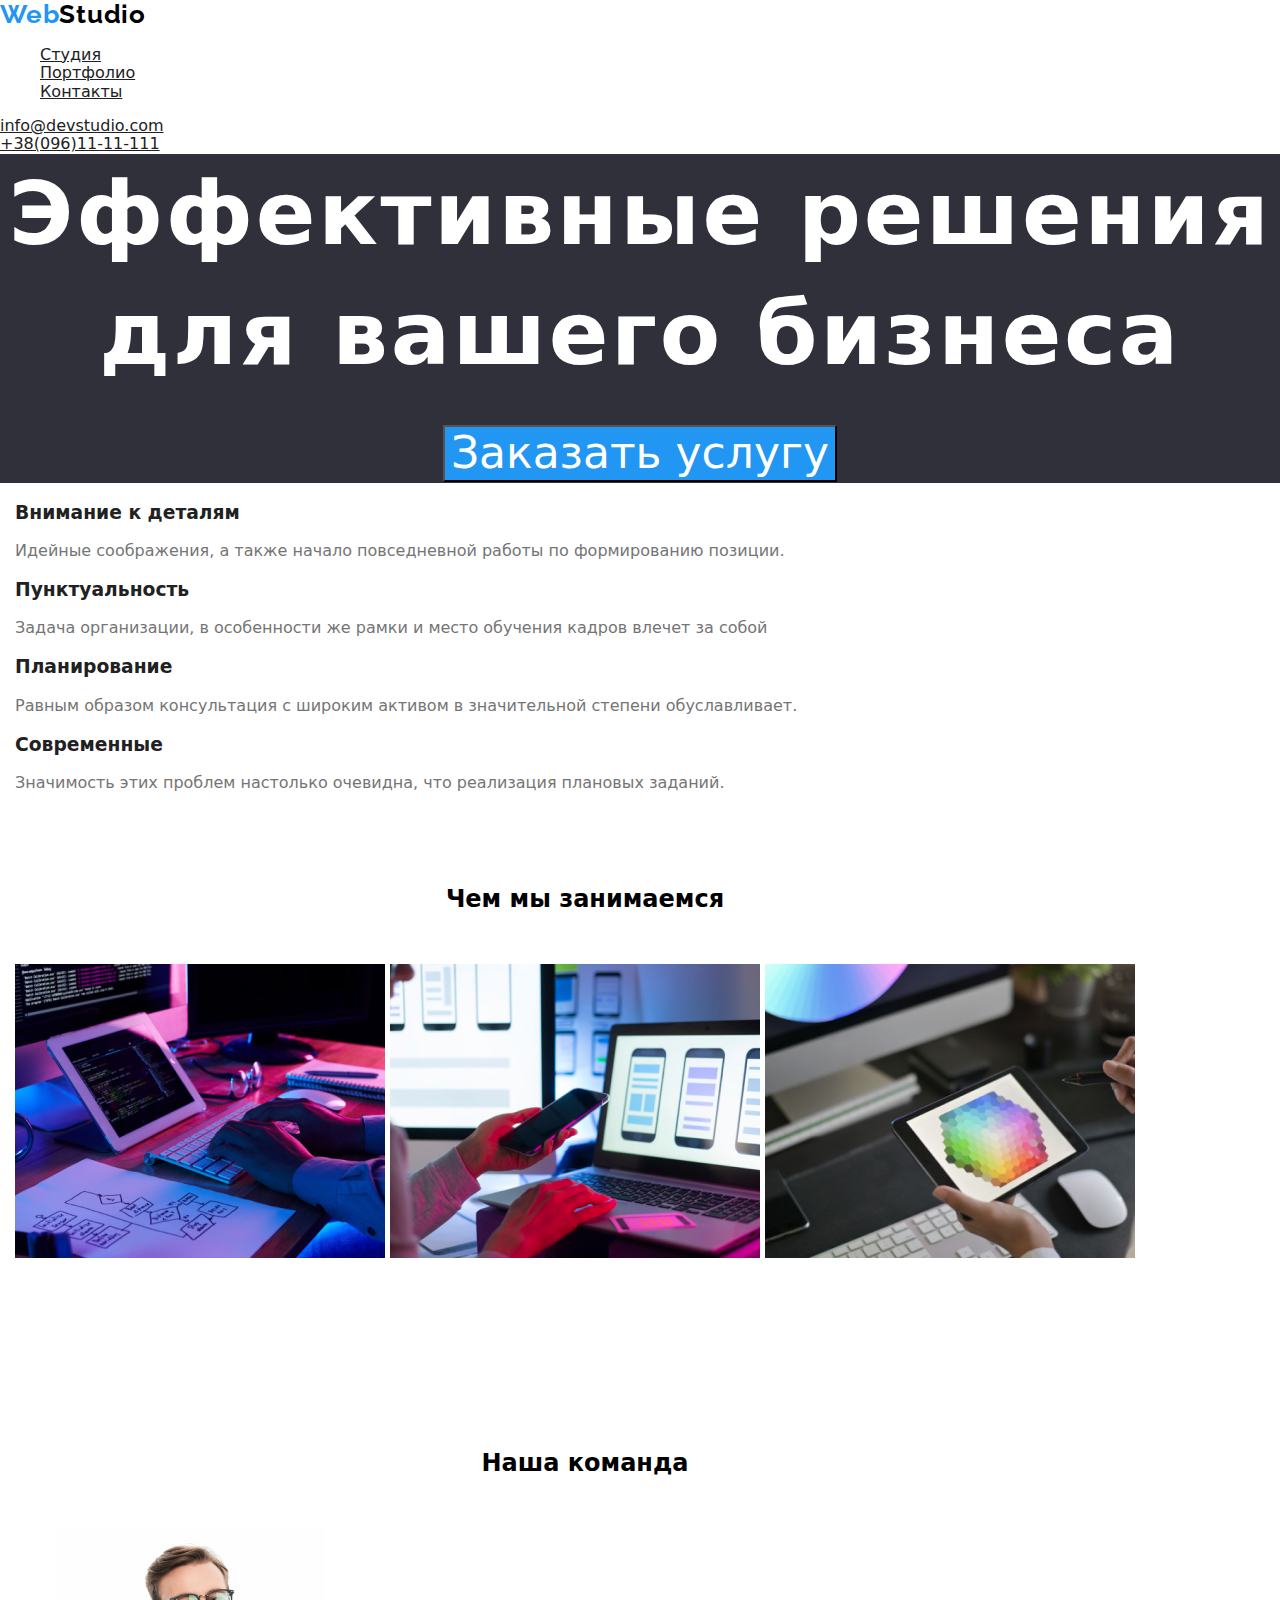
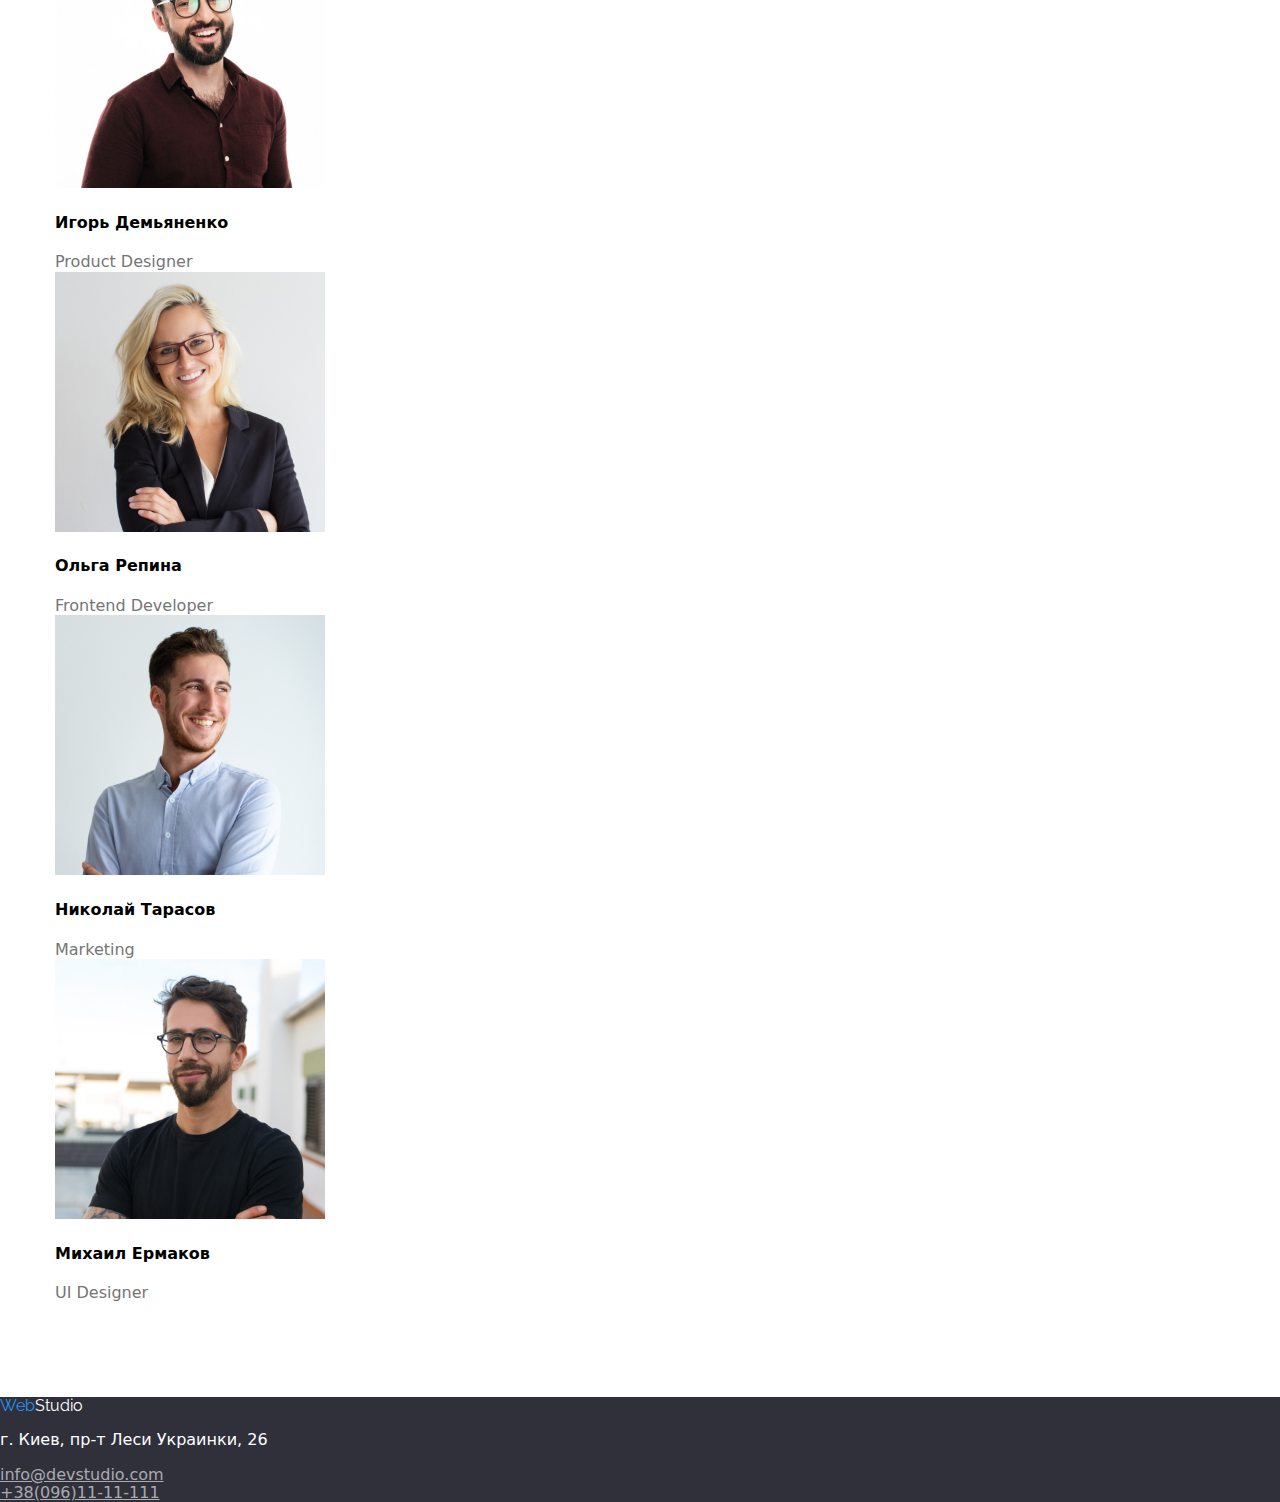
==== index.html @ 121c181a "блочная модель макета" ====
<!DOCTYPE html>
<html lang="ru">
<head>
    <meta charset="UTF-8">
    <meta name="viewport" content="width=WebStudio, initial-scale=1.0">
    <title>Document</title>
    <link href="https://fonts.googleapis.com/css2?family=Raleway&family=Roboto&display=swap" rel="stylesheet">
    <link rel="stylesheet" href="./css/style.css"/>
    <link rel="stylesheet" href="./normalize.css"/>
</head>
<body >
    <header>
    
        <a href=""class="logo"><span class="logo-header">Web</span>Studio</a>

    <nav>   
        <ul class="list">
          <li><a href=""class="meny-nav">Студия</a></li>
          <li><a href="./portfolio.html"class="meny-nav">Портфолио</a></li>
          <li><a href=""class="meny-nav">Контакты</a></li>
        </ul>
    </nav>
        <address class="list"> 
            <a href="mailto:info@devstudio.com" class="meny-nav">info@devstudio.com</a><br>
            <a href="+38-096-111-11-11" class="meny-nav">+38(096)11-11-111</a>
        </address>

    </header>
    
    <div>
        <section class="site-header">
            <h1 class="heading">Эффективные решения для вашего бизнеса</h1>
            <button type="button" class="button">Заказать услугу</button>
        </section>
    </div>
    
    <main>
<!-- особенности команды -->
<div class="conteiner">


<section class="features">
    <h3>Внимание к деталям</h3>
    <p>Идейные соображения, а также начало повседневной работы по формированию позиции.</p>

    <h3>Пунктуальность</h3>
    <p>Задача организации, в особенности же рамки и место обучения кадров влечет за собой</p>

    <h3>Планирование</h3>
    <p>Равным образом консультация с широким активом в значительной степени обуславливает.</p>

    <h3>Современные</h3>
    <p>Значимость этих проблем настолько очевидна, что реализация плановых заданий.</p>
</section>
<!--What are we doing-->
<section class="features">
    <h2 class="heading">Чем мы занимаемся</h2>
    <img src="./image/img1.png" alt="программист работает за столом в офисе">
    <img src="./image/img2.png" alt="дизайнеры разрабатывают приложения для смартфонов">
    <img src="./image/img3.png" alt="художник веб-дизайна с рабочим графическим планшетом для выбора цвета">
</section>
<!--our team-->
<section class="section-team">
    <h2 class="heading">Наша команда</h2>
<ul class="team">
    <li>
        <img src="./image/Демьяненко.jpg" alt="igor demyanenko" height="260">
        <h4>Игорь Демьяненко</h4>
        <p>Product Designer</p>
    </li>

    <li>
        <img src="./image/Репина.jpg" alt="olga repina" height="260">
        <h4>Ольга Репина</h4>
        <p>Frontend Developer</p>

    </li>
    <li>
        <img src="./image/Тарасов.jpg" alt="nikolau tarasov" height="260">
        <h4>Николай Тарасов</h4>
        <p>Marketing</p>
    </li>
    <li>
        <img src="./image/Михаил.jpg" alt="mihail ermakov" height="260">
        <h4>Михаил Ермаков</h4>
        <p>UI Designer</p>

    </li>

</ul>
</section>
</div>
    </main>

<footer class="fotter">

    <a href=""class="logo-footer"><span class="fotter-logo">Web</span>Studio</a>
    
    <address class="list">
        <p class="fotter-adress">г. Киев, пр-т Леси Украинки, 26</p>
        <a href="mailto:info@devstudio.com" class="fotter-nav">info@devstudio.com</a><br>
        <a href="+38-096-111-11-11" class="fotter-nav">+38(096)11-11-111</a>
    </address>

</footer>
</body>
</html>
---- css/style.css ----
.body{
    font-family: 'Roboto', sans-serif;
}

*,
*::before,
*::after{
    box-sizing: inherit;
}
/* WebStudio */

.logo {
    color: #000000;
        text-decoration: none;
        font-family: 'Raleway', sans-serif;
        font-weight: bold;
        font-size: 26px;
        line-height: 1,2;
        letter-spacing: 0.03em;
    }
    .logo-header {
        color: #2196F3;
    }
    .logo-footer{
        color: #FFFFFF;
    }
.meny-nav{
    color: #212121;
}  
.meny-nav:hover,
.meny-nav:active,
.meny-nav:focus
{
    color: #2196F3;
}

.list{
    list-style: none;
}
/* Эффективные решения для вашего бизнеса */

.site-header{
    font-size: 44px;
    line-height: 1.36;
    text-align: center;
    letter-spacing: 0.06em;
    background: #2F303A;
    

}
.site-header h1{
    color: #FFFFFF;
    margin-top: 0px;
    margin-bottom: 30px;
}
.button{
    color: #FFFFFF;
    background: #2196F3;
    margin-bottom: 0px;
}
.conteiner{
    width: 1170px;
    padding-left: 15px;
    padding-right: 15px;
}

.heading{
    margin-top: 0px;
    margin-bottom: 50px;
    text-align: center;
}


/* Особенности команды */
.features{
    margin-bottom: 94px;
}
.features p {
    color: #757575;
}
.features h3 {
    color: #212121;;
}
/* Наша команда */

.section-team{
    padding-top: 94px;
    padding-bottom: 94px ;
    /*background-color: thistle ;*/
}
.section-team h2 {
    margin-bottom: 50px;
    margin-top: 0px;
}
.team{
    margin-top: 0px;
    margin-bottom: 0px;
}

.team p {
    color: #757575;
    margin:0px;
}

/* Подвал */
.fotter{
    background: #2F303A
}
.fotter-nav{
    color: rgba(255, 255, 255, 0.6);
}
.fotter-adress{
    color: #FFFFFF;
}

/* Потрфолио */
.logo-footer {
    color:  #FFFFFF;
    text-decoration: none;
    font-family: 'Raleway', sans-serif;
}
 .fotter-logo {
    color: #2196F3;
 }
 /* Потрфолио */
 .conteiner-portfolio{
    width: 1170px;
    padding-left: 15px;
    padding-right: 15px;
    margin-top: 94px;
    margin-bottom: 94px;


 }


 .button-filter button {
    color: #212121;
    background: #F5F4FA;
    margin: 0px;
 }
 .button-filter button:hover,
 .button-filter button:focus{
    color: #F5F4FA;
    background-color: #2196F3;


 }
 
 .portfolio h1{
    color: #212121;
 }
 .portfolio p{
    color: #757575;
 }
 li{
    list-style-type: none;
 }
 .list{
     font-style: normal;
 }
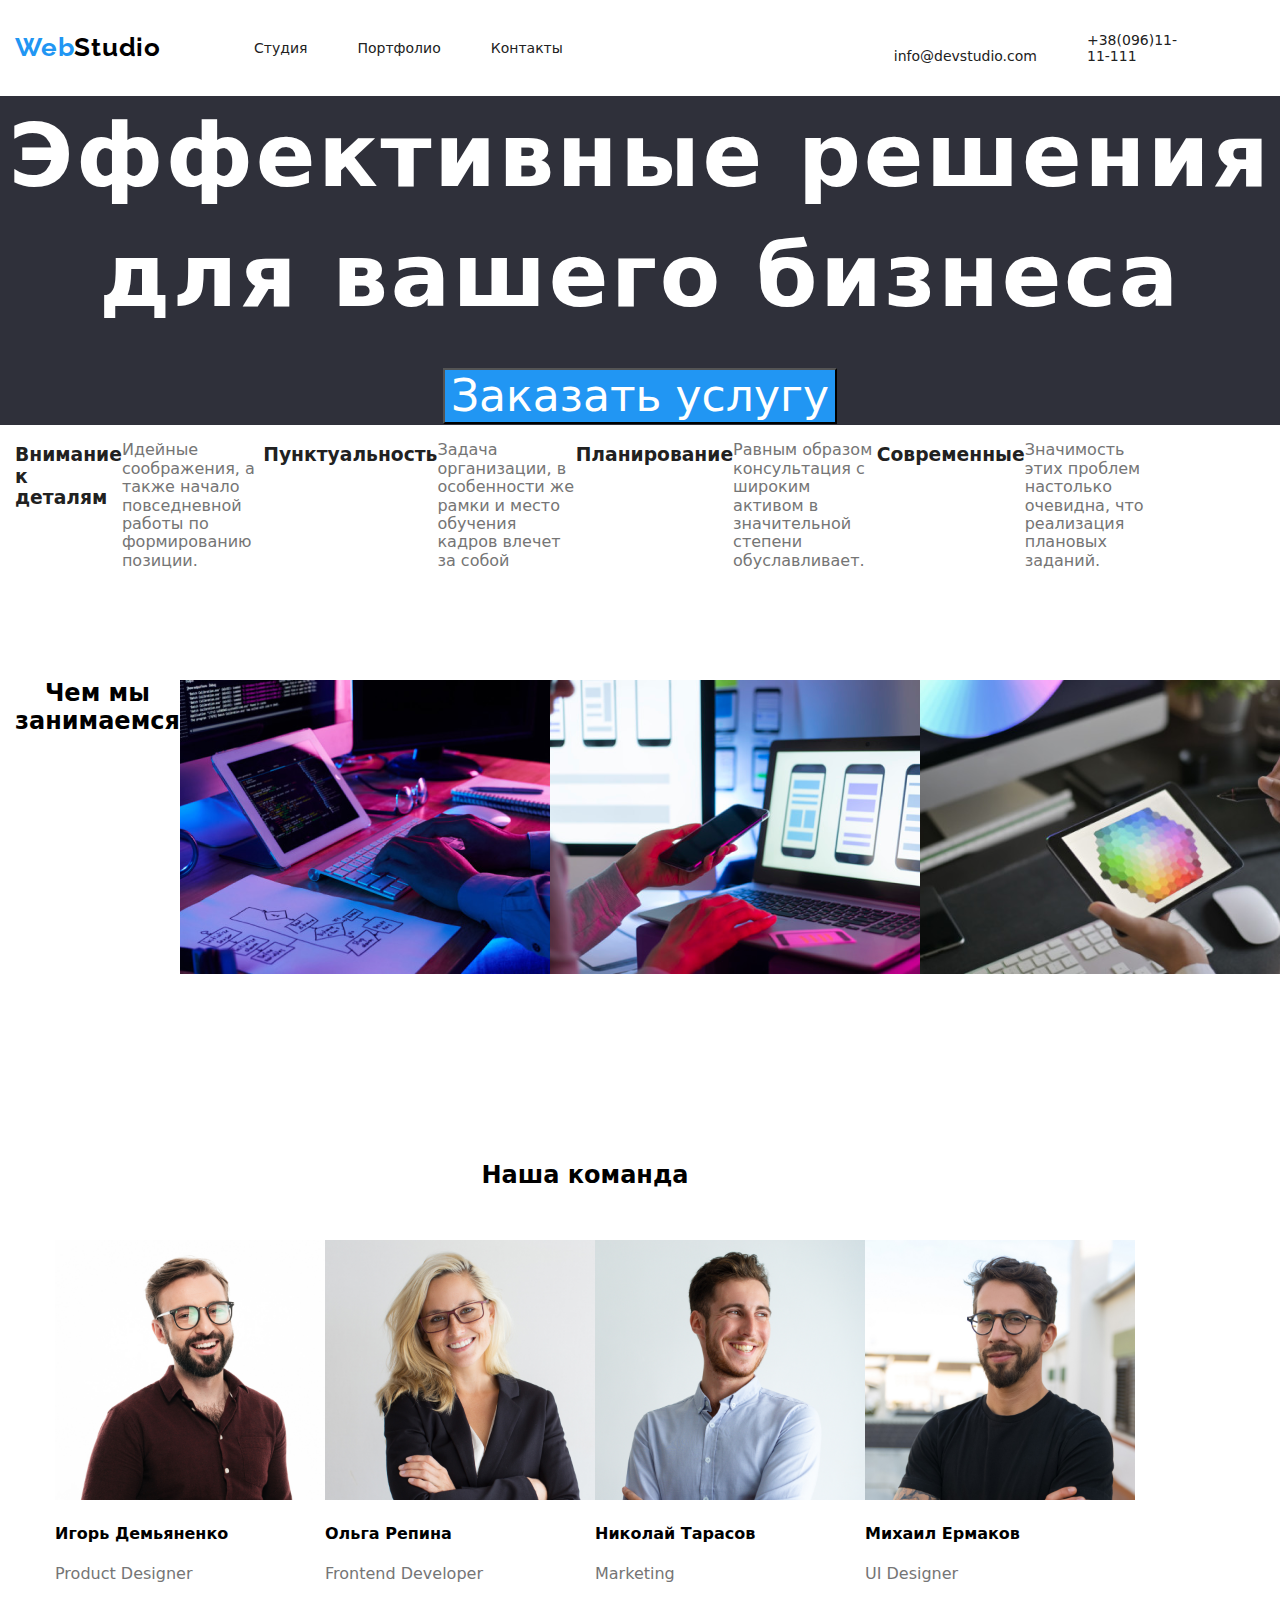
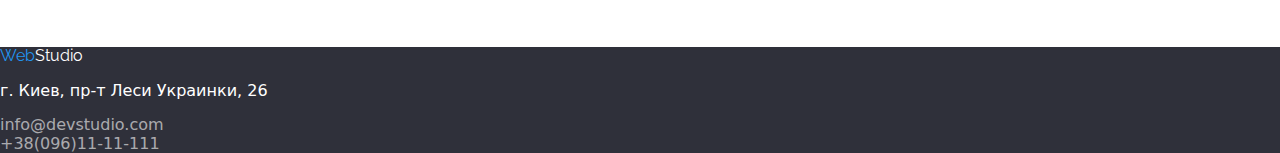
==== commit 634193f5: "flex верхняя строка" ====
--- a/index.html
+++ b/index.html
@@ -9,22 +9,23 @@
     <link rel="stylesheet" href="./normalize.css"/>
 </head>
 <body >
-    <header>
-    
+    <header class="page-header">
+    <div class="header-container">  
+    <nav class="navigation">   
         <a href=""class="logo"><span class="logo-header">Web</span>Studio</a>
-
-    <nav>   
-        <ul class="list">
-          <li><a href=""class="meny-nav">Студия</a></li>
-          <li><a href="./portfolio.html"class="meny-nav">Портфолио</a></li>
-          <li><a href=""class="meny-nav">Контакты</a></li>
+        <ul class="list-flax">
+          <li class="list-item"><a href=""class="meny-nav">Студия</a></li>
+          <li class="list-item"><a href="./portfolio.html"class="meny-nav">Портфолио</a></li>
+          <li class="list-item"><a href=""class="meny-nav">Контакты</a></li>
         </ul>
     </nav>
-        <address class="list"> 
-            <a href="mailto:info@devstudio.com" class="meny-nav">info@devstudio.com</a><br>
-            <a href="+38-096-111-11-11" class="meny-nav">+38(096)11-11-111</a>
+    <nav class="navigation-adres">
+        <address class="adress-flax"> 
+            <a href ="mailto:info@devstudio.com"class="meny-nav mail">info@devstudio.com</a><br>
+            <a href="+38-096-111-11-11"class="meny-nav tell">+38(096)11-11-111</a>
         </address>
-
+    </nav>
+    </div>
     </header>
     
     <div>
--- a/css/style.css
+++ b/css/style.css
@@ -7,6 +7,9 @@
 *::after{
     box-sizing: inherit;
 }
+a { 
+    text-decoration: none; /* Убираем подчеркивание у ссылок */
+   }
 /* WebStudio */
 
 .logo {
@@ -17,16 +20,29 @@
         font-size: 26px;
         line-height: 1,2;
         letter-spacing: 0.03em;
+        margin-right: 93px;
     }
-    .logo-header {
+.logo-header {
         color: #2196F3;
     }
-    .logo-footer{
+.logo-footer{
         color: #FFFFFF;
     }
-.meny-nav{
-    color: #212121;
-}  
+
+.header-container{
+    width: 1170px;
+    padding-left: 15px;
+    padding-right: 15px;
+}
+.meny-nav {
+    display: block;
+    margin-top: 32px;
+    margin-bottom: 32px;
+    font-size: 14px;
+    color: #212121; 
+}
+
+
 .meny-nav:hover,
 .meny-nav:active,
 .meny-nav:focus
@@ -37,6 +53,40 @@
 .list{
     list-style: none;
 }
+
+.list-flax {
+    display: flex;
+    padding: 0px;
+    margin: 0px;
+}
+
+.list-item:not(:last-child){
+    margin-right: 50px;
+}
+
+.adress-flax {
+    display: flex;
+    font-style:normal;
+    margin-left: auto;
+    align-items: flex-end;
+} 
+
+.adress-flax .mail{
+    margin-left: 331px;
+    margin-right: 50px;
+}
+
+.header-container{
+    display: flex;
+}
+
+.navigation{
+    display: flex;
+    align-items: center;
+    
+}
+
+
 /* Эффективные решения для вашего бизнеса */
 
 .site-header{
@@ -63,7 +113,11 @@
     padding-left: 15px;
     padding-right: 15px;
 }
-
+.conteiner-portfolio{
+    width: 1170px;
+    padding-left: 15px;
+    padding-right: 15px;
+}
 .heading{
     margin-top: 0px;
     margin-bottom: 50px;
@@ -72,8 +126,10 @@
 
 
 /* Особенности команды */
+
 .features{
     margin-bottom: 94px;
+    display: flex;
 }
 .features p {
     color: #757575;
@@ -129,15 +185,31 @@
     padding-right: 15px;
     margin-top: 94px;
     margin-bottom: 94px;
-
-
- }
-
-
+}
+
+.team{
+    display: flex;
+    flex-wrap: wrap;
+    margin-right: -30px;
+    margin-bottom: -30px;
+}
+.team-folio{
+    margin-right: 30px;
+    margin-bottom: 30px;
+    flex-basis: calc((100% - 4 * 30px) / 4);
+}
+
+.button-filter{
+    text-align: center;
+    margin-bottom: 34px;
+
+}
  .button-filter button {
     color: #212121;
     background: #F5F4FA;
     margin: 0px;
+    
+    
  }
  .button-filter button:hover,
  .button-filter button:focus{
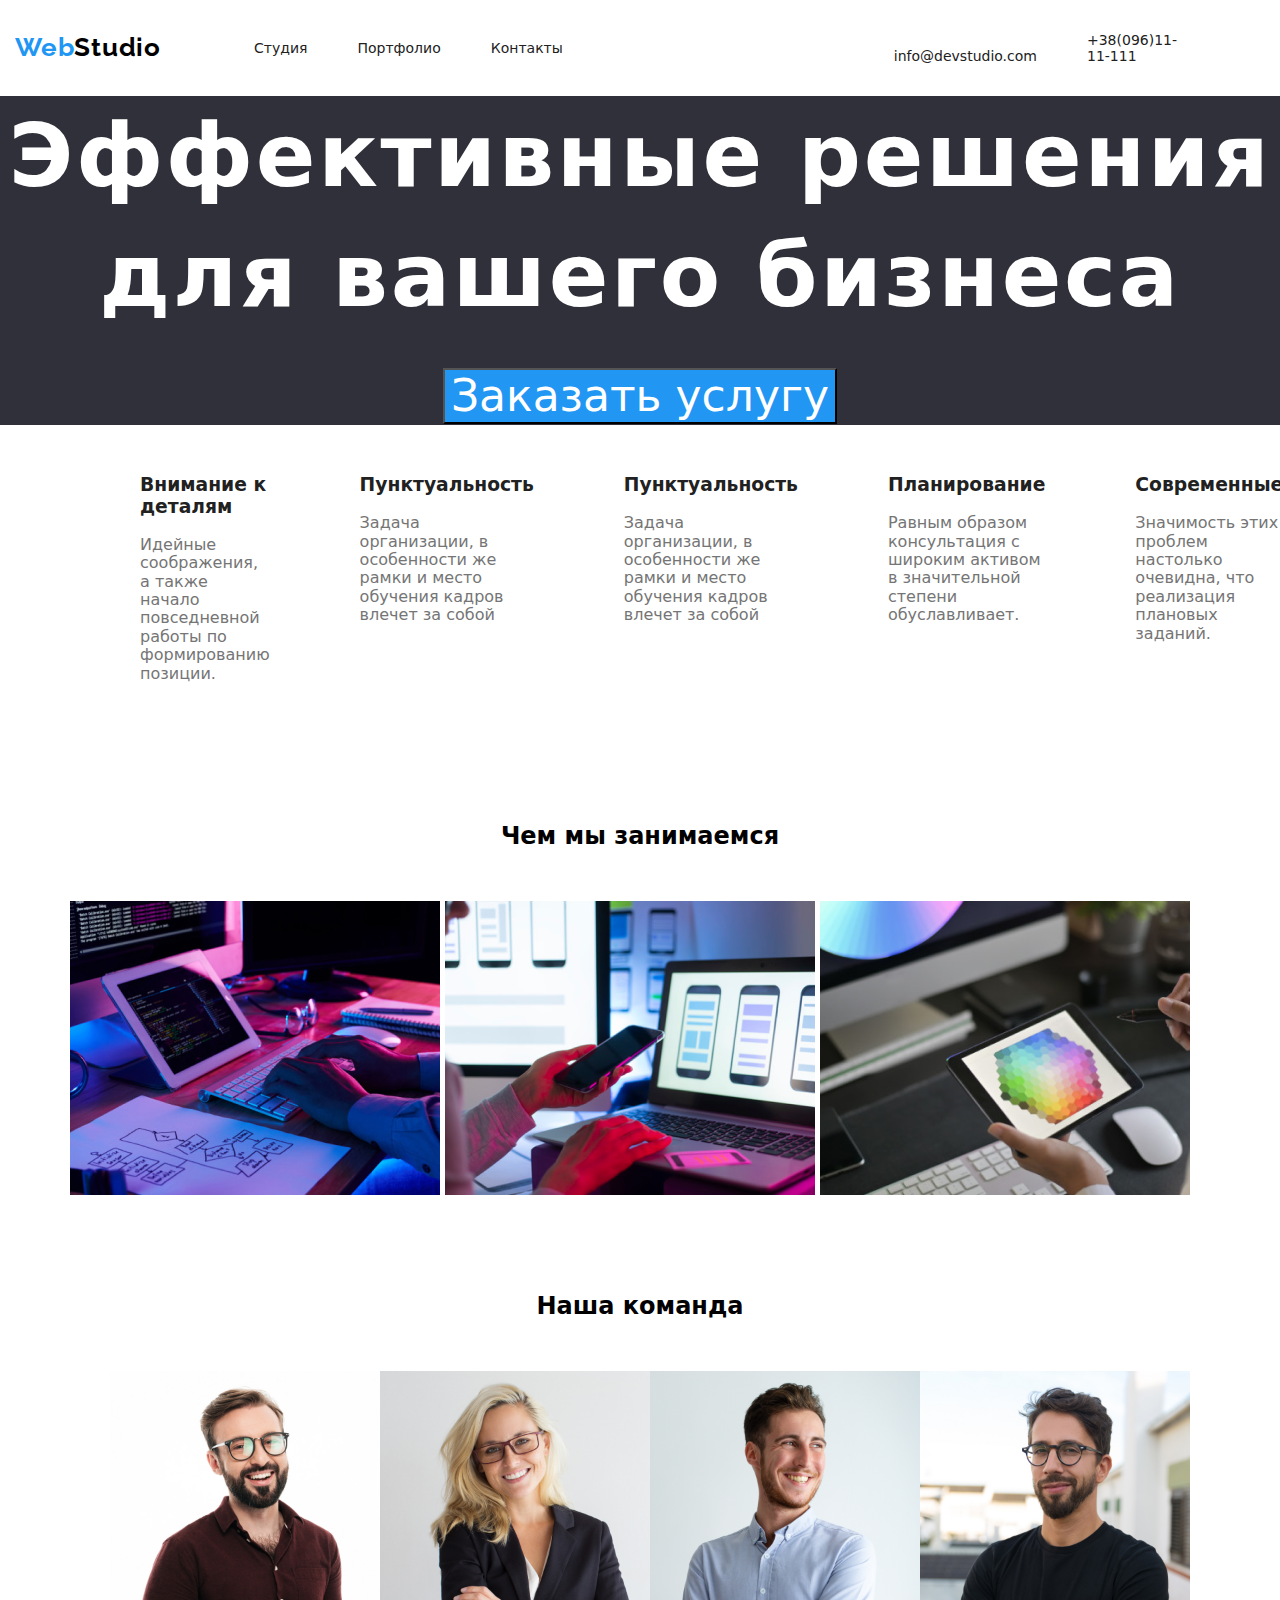
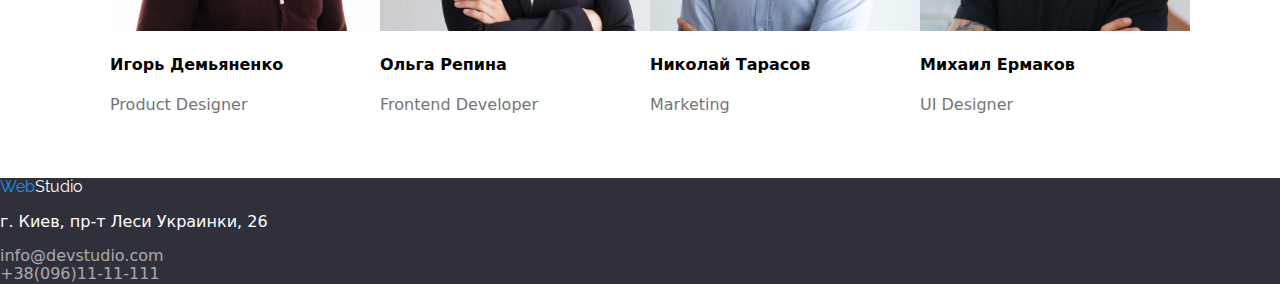
==== commit 59d56628: "flex style" ====
--- a/index.html
+++ b/index.html
@@ -40,21 +40,38 @@
 <div class="conteiner">
 
 
-<section class="features">
-    <h3>Внимание к деталям</h3>
-    <p>Идейные соображения, а также начало повседневной работы по формированию позиции.</p>
+<section class="conteiner-features">
+    <ul class="features">
+        <li class="features-list">
+            <h3>Внимание к деталям</h3>
+            <p>Идейные соображения, а также начало повседневной работы по формированию позиции.</p>
+        </li>
+        <li class="features-list">
+            <h3>Пунктуальность</h3>
+            <p>Задача организации, в особенности же рамки и место обучения кадров влечет за собой</p>
+          
+        </li>
+        <li class="features-list">
+            <h3>Пунктуальность</h3>
+            <p>Задача организации, в особенности же рамки и место обучения кадров влечет за собой</p>
+        </li>
+        
+        <li class="features-list">
+            <h3>Планирование</h3>
+            <p>Равным образом консультация с широким активом в значительной степени обуславливает.</p>
+    
+        </li>
+        <li class="features-list">
+            <h3>Современные</h3>
+            <p>Значимость этих проблем настолько очевидна, что реализация плановых заданий.</p>
+        </li>   
+    </ul>
+    </section>
 
-    <h3>Пунктуальность</h3>
-    <p>Задача организации, в особенности же рамки и место обучения кадров влечет за собой</p>
-
-    <h3>Планирование</h3>
-    <p>Равным образом консультация с широким активом в значительной степени обуславливает.</p>
-
-    <h3>Современные</h3>
-    <p>Значимость этих проблем настолько очевидна, что реализация плановых заданий.</p>
-</section>
+    
+    
 <!--What are we doing-->
-<section class="features">
+<section class="features-work">
     <h2 class="heading">Чем мы занимаемся</h2>
     <img src="./image/img1.png" alt="программист работает за столом в офисе">
     <img src="./image/img2.png" alt="дизайнеры разрабатывают приложения для смартфонов">
--- a/css/style.css
+++ b/css/style.css
@@ -112,6 +112,8 @@
     width: 1170px;
     padding-left: 15px;
     padding-right: 15px;
+    margin-right: auto;
+    margin-left: auto;
 }
 .conteiner-portfolio{
     width: 1170px;
@@ -127,10 +129,26 @@
 
 /* Особенности команды */
 
+.conteiner-features{
+    margin-bottom: 94px;
+}
+
 .features{
-    margin-bottom: 94px;
-    display: flex;
-}
+    display: flex;
+    margin-top: 0;
+    margin-right: -30px;
+    /* margin-bottom: -30px; */
+}
+
+
+.features-list{
+  padding: 30px;
+  margin-right: 30px;
+  /* margin-bottom: 30px; */
+   /* Задаём ширину элементов  */
+  /* flex-basis: calc((100% - 3 * 30px) / 4); */
+}   
+
 .features p {
     color: #757575;
 }
@@ -196,7 +214,15 @@
 .team-folio{
     margin-right: 30px;
     margin-bottom: 30px;
-    flex-basis: calc((100% - 4 * 30px) / 4);
+    flex-basis: calc((100% - 3 * 30px) / 3);
+    width: calc((100% - 30px * 3) / 4);
+}
+.team-folio:nth-child(4){
+    margin-right: 0px;
+}
+
+.team-folio:nth-last-child(-n + 4){
+    margin-bottom: 0px;
 }
 
 .button-filter{
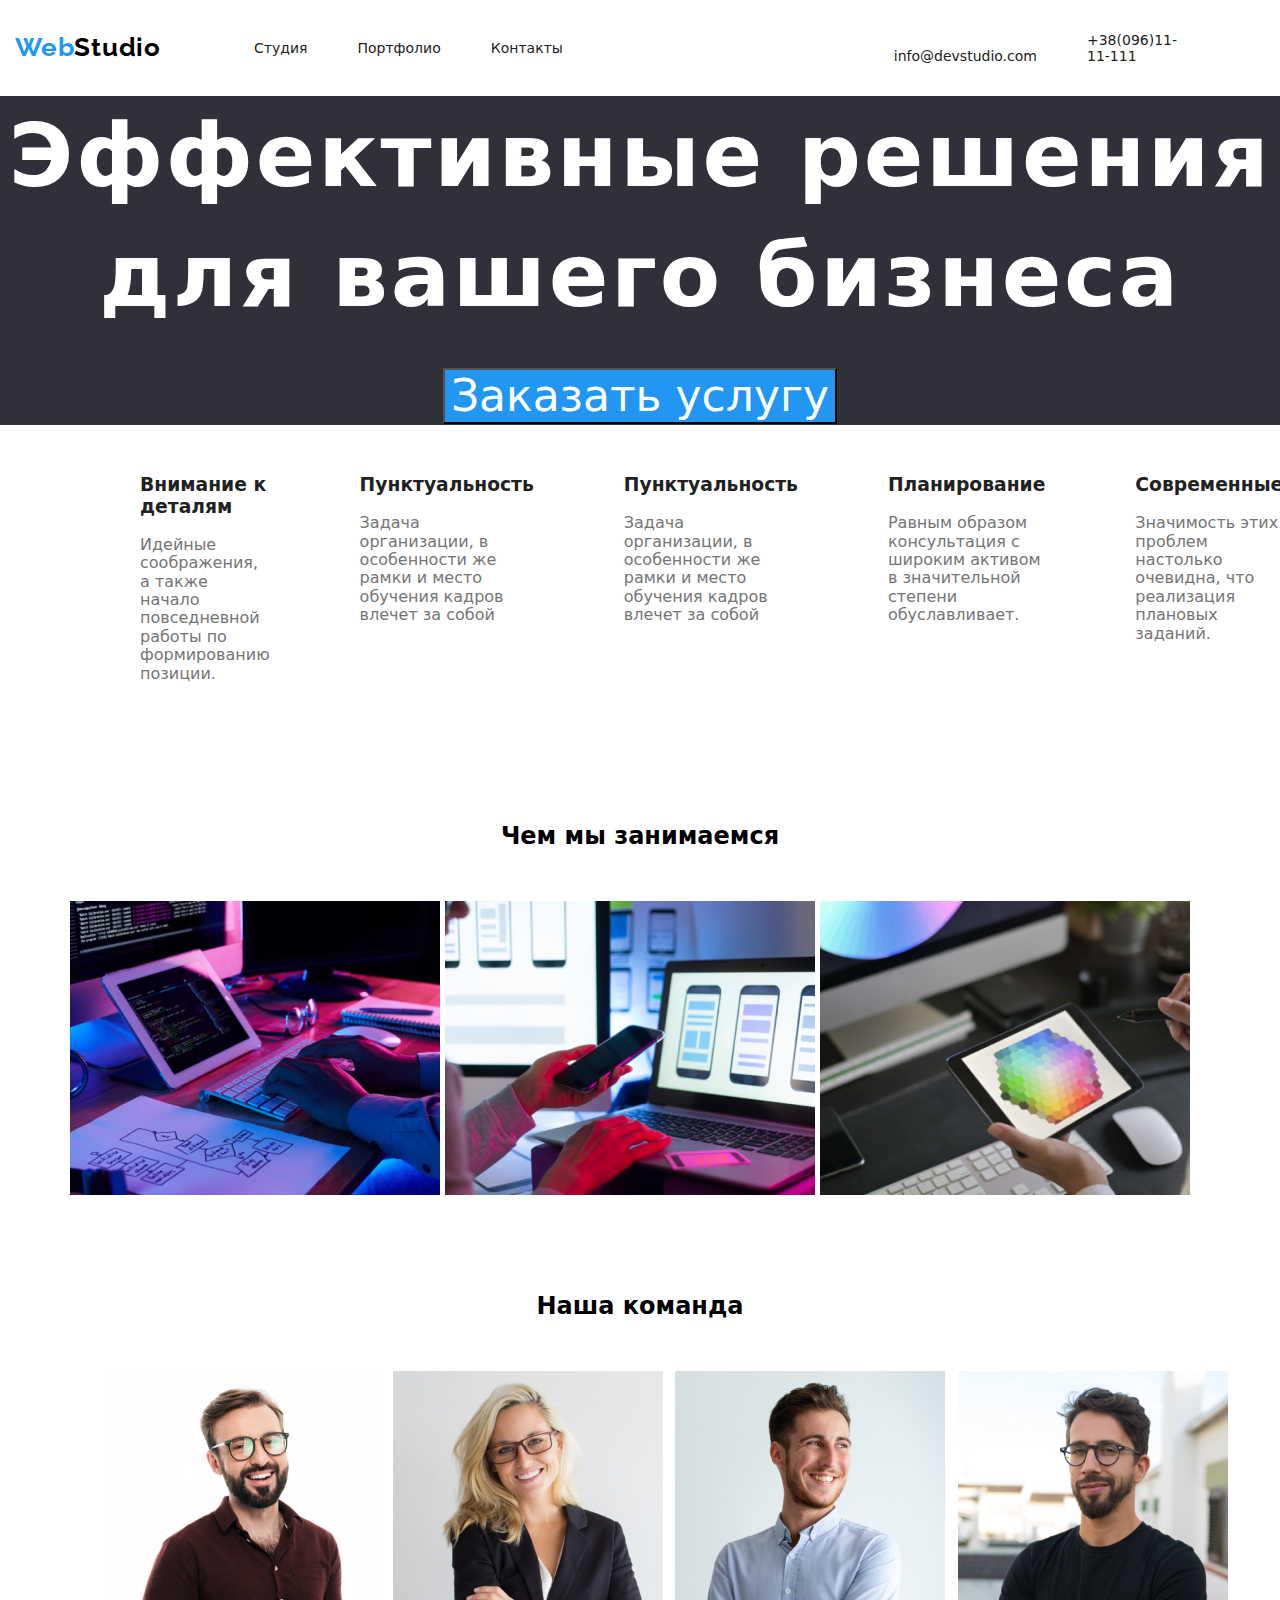
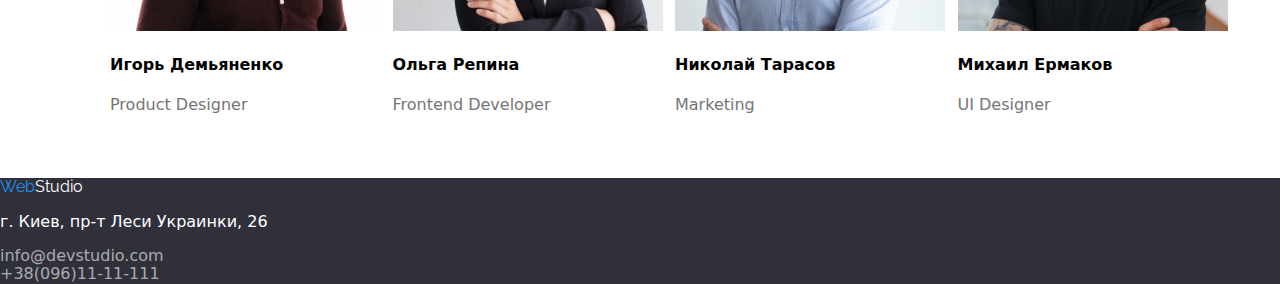
==== commit b187fac7: "team" ====
--- a/index.html
+++ b/index.html
@@ -81,24 +81,24 @@
 <section class="section-team">
     <h2 class="heading">Наша команда</h2>
 <ul class="team">
-    <li>
+    <li class="team-list">
         <img src="./image/Демьяненко.jpg" alt="igor demyanenko" height="260">
         <h4>Игорь Демьяненко</h4>
         <p>Product Designer</p>
     </li>
 
-    <li>
+    <li class="team-list">
         <img src="./image/Репина.jpg" alt="olga repina" height="260">
         <h4>Ольга Репина</h4>
         <p>Frontend Developer</p>
 
     </li>
-    <li>
+    <li class="team-list">
         <img src="./image/Тарасов.jpg" alt="nikolau tarasov" height="260">
         <h4>Николай Тарасов</h4>
         <p>Marketing</p>
     </li>
-    <li>
+    <li class="team-list">
         <img src="./image/Михаил.jpg" alt="mihail ermakov" height="260">
         <h4>Михаил Ермаков</h4>
         <p>UI Designer</p>
--- a/css/style.css
+++ b/css/style.css
@@ -171,10 +171,35 @@
     margin-bottom: 0px;
 }
 
+
 .team p {
     color: #757575;
     margin:0px;
 }
+
+.team-list{
+    padding: 0px;
+    margin: 0px;
+    
+}
+
+.team-list:not(:last-child){
+    margin-right: 30px;
+    flex-basis: calc((100% - 4 * 30px) / 4);
+    width: calc((100% - 30px * 4) / 5);
+}
+.team-list:nth-child(4){
+    margin-right: 0px;
+}
+
+.team-list:nth-last-child(-n + 5){
+    margin-bottom: 0px;
+}
+
+
+/* Чем мы занимаемся */
+
+
 
 /* Подвал */
 .fotter{
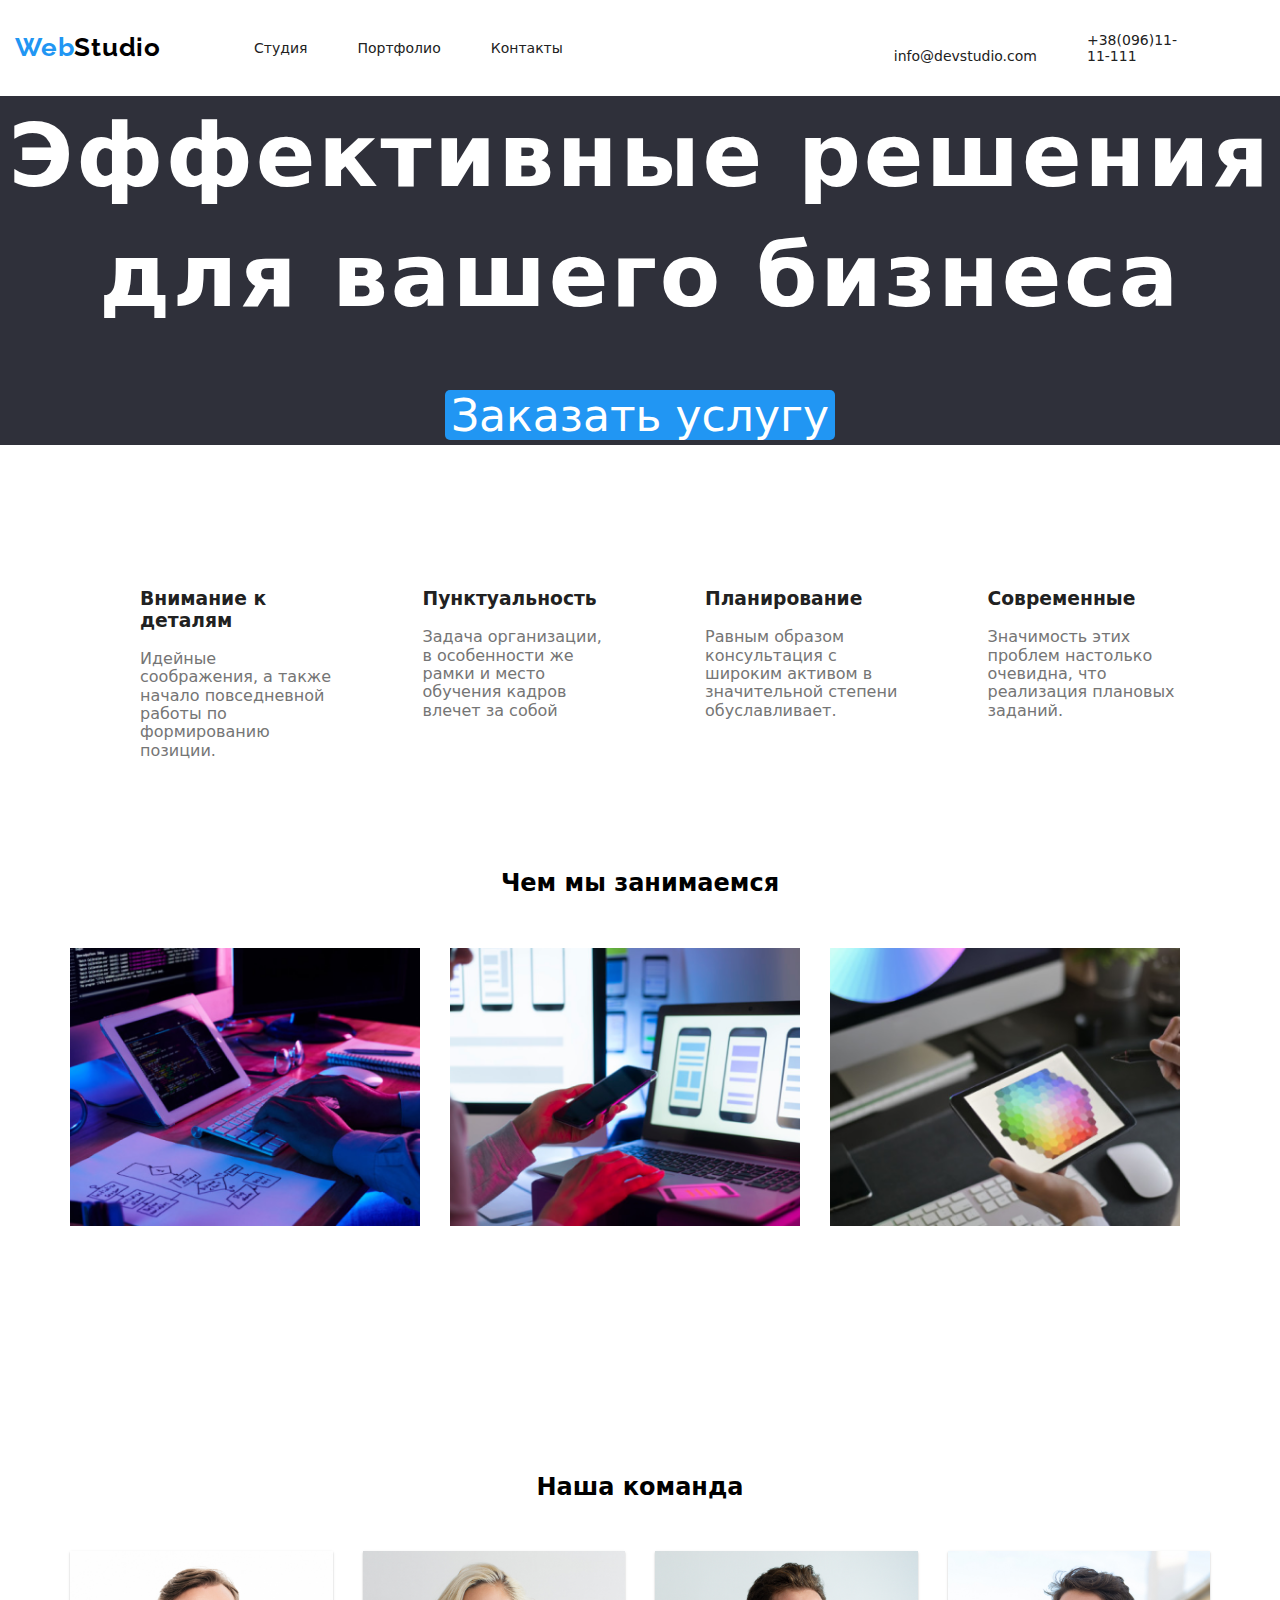
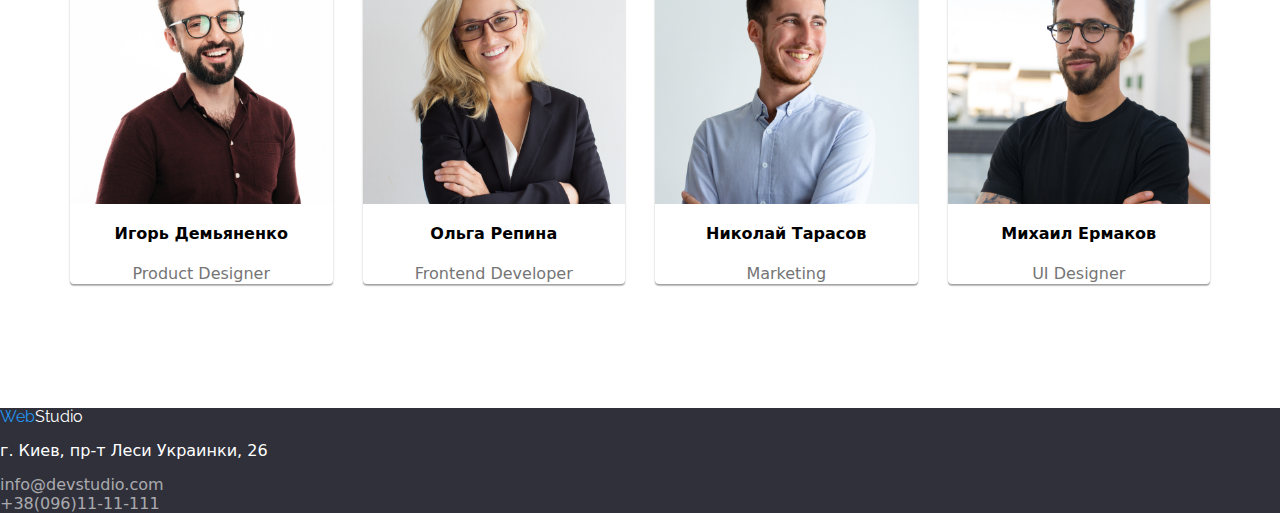
==== commit 77a7763f: "Add files via upload" ====
--- a/index.html
+++ b/index.html
@@ -1,125 +1,132 @@
-<!DOCTYPE html>
-<html lang="ru">
-<head>
-    <meta charset="UTF-8">
-    <meta name="viewport" content="width=WebStudio, initial-scale=1.0">
-    <title>Document</title>
-    <link href="https://fonts.googleapis.com/css2?family=Raleway&family=Roboto&display=swap" rel="stylesheet">
-    <link rel="stylesheet" href="./css/style.css"/>
-    <link rel="stylesheet" href="./normalize.css"/>
-</head>
-<body >
-    <header class="page-header">
-    <div class="header-container">  
-    <nav class="navigation">   
-        <a href=""class="logo"><span class="logo-header">Web</span>Studio</a>
-        <ul class="list-flax">
-          <li class="list-item"><a href=""class="meny-nav">Студия</a></li>
-          <li class="list-item"><a href="./portfolio.html"class="meny-nav">Портфолио</a></li>
-          <li class="list-item"><a href=""class="meny-nav">Контакты</a></li>
-        </ul>
-    </nav>
-    <nav class="navigation-adres">
-        <address class="adress-flax"> 
-            <a href ="mailto:info@devstudio.com"class="meny-nav mail">info@devstudio.com</a><br>
-            <a href="+38-096-111-11-11"class="meny-nav tell">+38(096)11-11-111</a>
-        </address>
-    </nav>
-    </div>
-    </header>
-    
-    <div>
-        <section class="site-header">
-            <h1 class="heading">Эффективные решения для вашего бизнеса</h1>
-            <button type="button" class="button">Заказать услугу</button>
-        </section>
-    </div>
-    
-    <main>
-<!-- особенности команды -->
-<div class="conteiner">
-
-
-<section class="conteiner-features">
-    <ul class="features">
-        <li class="features-list">
-            <h3>Внимание к деталям</h3>
-            <p>Идейные соображения, а также начало повседневной работы по формированию позиции.</p>
-        </li>
-        <li class="features-list">
-            <h3>Пунктуальность</h3>
-            <p>Задача организации, в особенности же рамки и место обучения кадров влечет за собой</p>
-          
-        </li>
-        <li class="features-list">
-            <h3>Пунктуальность</h3>
-            <p>Задача организации, в особенности же рамки и место обучения кадров влечет за собой</p>
-        </li>
-        
-        <li class="features-list">
-            <h3>Планирование</h3>
-            <p>Равным образом консультация с широким активом в значительной степени обуславливает.</p>
-    
-        </li>
-        <li class="features-list">
-            <h3>Современные</h3>
-            <p>Значимость этих проблем настолько очевидна, что реализация плановых заданий.</p>
-        </li>   
-    </ul>
-    </section>
-
-    
-    
-<!--What are we doing-->
-<section class="features-work">
-    <h2 class="heading">Чем мы занимаемся</h2>
-    <img src="./image/img1.png" alt="программист работает за столом в офисе">
-    <img src="./image/img2.png" alt="дизайнеры разрабатывают приложения для смартфонов">
-    <img src="./image/img3.png" alt="художник веб-дизайна с рабочим графическим планшетом для выбора цвета">
-</section>
-<!--our team-->
-<section class="section-team">
-    <h2 class="heading">Наша команда</h2>
-<ul class="team">
-    <li class="team-list">
-        <img src="./image/Демьяненко.jpg" alt="igor demyanenko" height="260">
-        <h4>Игорь Демьяненко</h4>
-        <p>Product Designer</p>
-    </li>
-
-    <li class="team-list">
-        <img src="./image/Репина.jpg" alt="olga repina" height="260">
-        <h4>Ольга Репина</h4>
-        <p>Frontend Developer</p>
-
-    </li>
-    <li class="team-list">
-        <img src="./image/Тарасов.jpg" alt="nikolau tarasov" height="260">
-        <h4>Николай Тарасов</h4>
-        <p>Marketing</p>
-    </li>
-    <li class="team-list">
-        <img src="./image/Михаил.jpg" alt="mihail ermakov" height="260">
-        <h4>Михаил Ермаков</h4>
-        <p>UI Designer</p>
-
-    </li>
-
-</ul>
-</section>
-</div>
-    </main>
-
-<footer class="fotter">
-
-    <a href=""class="logo-footer"><span class="fotter-logo">Web</span>Studio</a>
-    
-    <address class="list">
-        <p class="fotter-adress">г. Киев, пр-т Леси Украинки, 26</p>
-        <a href="mailto:info@devstudio.com" class="fotter-nav">info@devstudio.com</a><br>
-        <a href="+38-096-111-11-11" class="fotter-nav">+38(096)11-11-111</a>
-    </address>
-
-</footer>
-</body>
+<!DOCTYPE html>
+<html lang="ru">
+<head>
+    <meta charset="UTF-8">
+    <meta name="viewport" content="width=WebStudio, initial-scale=1.0">
+    <title>Document</title>
+    <link href="https://fonts.googleapis.com/css2?family=Raleway&family=Roboto&display=swap" rel="stylesheet">
+    <link rel="stylesheet" href="./css/style.css"/>
+    <link rel="stylesheet" href="./normalize.css"/>
+</head>
+<body >
+    <header class="page-header">
+    <div class="header-container">  
+    <nav class="navigation">   
+        <a href=""class="logo"><span class="logo-header">Web</span>Studio</a>
+        <ul class="list-flax">
+          <li class="list-item"><a href=""class="meny-nav">Студия</a></li>
+          <li class="list-item"><a href="./portfolio.html"class="meny-nav">Портфолио</a></li>
+          <li class="list-item"><a href=""class="meny-nav">Контакты</a></li>
+        </ul>
+    </nav>
+    <nav class="navigation-adres">
+        <address class="adress-flax"> 
+            <a href ="mailto:info@devstudio.com"class="meny-nav mail">info@devstudio.com</a><br>
+            <a href="+38-096-111-11-11"class="meny-nav tell">+38(096)11-11-111</a>
+        </address>
+    </nav>
+    </div>
+    </header>
+    
+    <div>
+        <section class="site-header">
+            <h1 class="heading">Эффективные решения <br> для вашего бизнеса</h1>
+            <button type="button" class="button">Заказать услугу</button>
+        </section>
+    </div>
+    
+<main>
+    <!-- особенности команды -->
+    <div class="conteiner">
+
+
+        <section class="conteiner-features">
+    <ul class="features">
+        <li class="features-list">
+            <h3>Внимание к деталям</h3>
+            <p>Идейные соображения, а также начало повседневной работы по формированию позиции.</p>
+        </li>
+        
+        <li class="features-list">
+            <h3>Пунктуальность</h3>
+            <p>Задача организации, в особенности же рамки и место обучения кадров влечет за собой</p>
+        </li>
+        
+        <li class="features-list">
+            <h3>Планирование</h3>
+            <p>Равным образом консультация с широким активом в значительной степени обуславливает.</p>
+    
+        </li>
+        <li class="features-list">
+            <h3>Современные</h3>
+            <p>Значимость этих проблем настолько очевидна, что реализация плановых заданий.</p>
+        </li>   
+    </ul>
+        </section>
+
+    
+    
+        <!--What are we doing-->
+        <section class="features-work">
+    <h2 class="heading">Чем мы занимаемся</h2>
+    <ul class="work-list">
+        <li class="work-item">
+            <img src="./image/img1.png" alt="программист работает за столом в офисе">
+        </li>
+        <li class="work-item">
+            <img src="./image/img2.png" alt="дизайнеры разрабатывают приложения для смартфонов">
+        </li>
+        <li class="work-item">
+            <img src="./image/img3.png" alt="художник веб-дизайна с рабочим графическим планшетом для выбора цвета">
+        </li>
+        
+    </ul>
+    
+        </section>
+        <!--our team-->
+        <section class="section-team">
+    <h2 class="heading">Наша команда</h2>
+<ul class="team">
+    <li class="team-list">
+        <img src="./image/Демьяненко.jpg" alt="igor demyanenko">
+        <h4>Игорь Демьяненко</h4>
+        <p>Product Designer</p>
+    </li>
+
+    <li class="team-list">
+        <img src="./image/Репина.jpg" alt="olga repina">
+        <h4>Ольга Репина</h4>
+        <p>Frontend Developer</p>
+
+    </li>
+    <li class="team-list">
+        <img src="./image/Тарасов.jpg" alt="nikolau tarasov">
+        <h4>Николай Тарасов</h4>
+        <p>Marketing</p>
+    </li>
+    <li class="team-list">
+        <img src="./image/Михаил.jpg" alt="mihail ermakov">
+        <h4>Михаил Ермаков</h4>
+        <p>UI Designer</p>
+
+    </li>
+    
+
+</ul>
+        </section>
+    </div>
+</main>
+
+<footer class="fotter">
+
+    <a href=""class="logo-footer"><span class="fotter-logo">Web</span>Studio</a>
+    
+    <address class="list">
+        <p class="fotter-adress">г. Киев, пр-т Леси Украинки, 26</p>
+        <a href="mailto:info@devstudio.com" class="fotter-nav">info@devstudio.com</a><br>
+        <a href="+38-096-111-11-11" class="fotter-nav">+38(096)11-11-111</a>
+    </address>
+
+</footer>
+</body>
 </html>--- a/css/style.css
+++ b/css/style.css
@@ -1,284 +1,350 @@
-.body{
-    font-family: 'Roboto', sans-serif;
-}
-
-*,
-*::before,
-*::after{
-    box-sizing: inherit;
-}
-a { 
-    text-decoration: none; /* Убираем подчеркивание у ссылок */
-   }
-/* WebStudio */
-
-.logo {
-    color: #000000;
-        text-decoration: none;
-        font-family: 'Raleway', sans-serif;
-        font-weight: bold;
-        font-size: 26px;
-        line-height: 1,2;
-        letter-spacing: 0.03em;
-        margin-right: 93px;
-    }
-.logo-header {
-        color: #2196F3;
-    }
-.logo-footer{
-        color: #FFFFFF;
-    }
-
-.header-container{
-    width: 1170px;
-    padding-left: 15px;
-    padding-right: 15px;
-}
-.meny-nav {
-    display: block;
-    margin-top: 32px;
-    margin-bottom: 32px;
-    font-size: 14px;
-    color: #212121; 
-}
-
-
-.meny-nav:hover,
-.meny-nav:active,
-.meny-nav:focus
-{
-    color: #2196F3;
-}
-
-.list{
-    list-style: none;
-}
-
-.list-flax {
-    display: flex;
-    padding: 0px;
-    margin: 0px;
-}
-
-.list-item:not(:last-child){
-    margin-right: 50px;
-}
-
-.adress-flax {
-    display: flex;
-    font-style:normal;
-    margin-left: auto;
-    align-items: flex-end;
-} 
-
-.adress-flax .mail{
-    margin-left: 331px;
-    margin-right: 50px;
-}
-
-.header-container{
-    display: flex;
-}
-
-.navigation{
-    display: flex;
-    align-items: center;
-    
-}
-
-
-/* Эффективные решения для вашего бизнеса */
-
-.site-header{
-    font-size: 44px;
-    line-height: 1.36;
-    text-align: center;
-    letter-spacing: 0.06em;
-    background: #2F303A;
-    
-
-}
-.site-header h1{
-    color: #FFFFFF;
-    margin-top: 0px;
-    margin-bottom: 30px;
-}
-.button{
-    color: #FFFFFF;
-    background: #2196F3;
-    margin-bottom: 0px;
-}
-.conteiner{
-    width: 1170px;
-    padding-left: 15px;
-    padding-right: 15px;
-    margin-right: auto;
-    margin-left: auto;
-}
-.conteiner-portfolio{
-    width: 1170px;
-    padding-left: 15px;
-    padding-right: 15px;
-}
-.heading{
-    margin-top: 0px;
-    margin-bottom: 50px;
-    text-align: center;
-}
-
-
-/* Особенности команды */
-
-.conteiner-features{
-    margin-bottom: 94px;
-}
-
-.features{
-    display: flex;
-    margin-top: 0;
-    margin-right: -30px;
-    /* margin-bottom: -30px; */
-}
-
-
-.features-list{
-  padding: 30px;
-  margin-right: 30px;
-  /* margin-bottom: 30px; */
-   /* Задаём ширину элементов  */
-  /* flex-basis: calc((100% - 3 * 30px) / 4); */
-}   
-
-.features p {
-    color: #757575;
-}
-.features h3 {
-    color: #212121;;
-}
-/* Наша команда */
-
-.section-team{
-    padding-top: 94px;
-    padding-bottom: 94px ;
-    /*background-color: thistle ;*/
-}
-.section-team h2 {
-    margin-bottom: 50px;
-    margin-top: 0px;
-}
-.team{
-    margin-top: 0px;
-    margin-bottom: 0px;
-}
-
-
-.team p {
-    color: #757575;
-    margin:0px;
-}
-
-.team-list{
-    padding: 0px;
-    margin: 0px;
-    
-}
-
-.team-list:not(:last-child){
-    margin-right: 30px;
-    flex-basis: calc((100% - 4 * 30px) / 4);
-    width: calc((100% - 30px * 4) / 5);
-}
-.team-list:nth-child(4){
-    margin-right: 0px;
-}
-
-.team-list:nth-last-child(-n + 5){
-    margin-bottom: 0px;
-}
-
-
-/* Чем мы занимаемся */
-
-
-
-/* Подвал */
-.fotter{
-    background: #2F303A
-}
-.fotter-nav{
-    color: rgba(255, 255, 255, 0.6);
-}
-.fotter-adress{
-    color: #FFFFFF;
-}
-
-/* Потрфолио */
-.logo-footer {
-    color:  #FFFFFF;
-    text-decoration: none;
-    font-family: 'Raleway', sans-serif;
-}
- .fotter-logo {
-    color: #2196F3;
- }
- /* Потрфолио */
- .conteiner-portfolio{
-    width: 1170px;
-    padding-left: 15px;
-    padding-right: 15px;
-    margin-top: 94px;
-    margin-bottom: 94px;
-}
-
-.team{
-    display: flex;
-    flex-wrap: wrap;
-    margin-right: -30px;
-    margin-bottom: -30px;
-}
-.team-folio{
-    margin-right: 30px;
-    margin-bottom: 30px;
-    flex-basis: calc((100% - 3 * 30px) / 3);
-    width: calc((100% - 30px * 3) / 4);
-}
-.team-folio:nth-child(4){
-    margin-right: 0px;
-}
-
-.team-folio:nth-last-child(-n + 4){
-    margin-bottom: 0px;
-}
-
-.button-filter{
-    text-align: center;
-    margin-bottom: 34px;
-
-}
- .button-filter button {
-    color: #212121;
-    background: #F5F4FA;
-    margin: 0px;
-    
-    
- }
- .button-filter button:hover,
- .button-filter button:focus{
-    color: #F5F4FA;
-    background-color: #2196F3;
-
-
- }
- 
- .portfolio h1{
-    color: #212121;
- }
- .portfolio p{
-    color: #757575;
- }
- li{
-    list-style-type: none;
- }
- .list{
-     font-style: normal;
- }+.body{
+    font-family: 'Roboto', sans-serif;
+}
+
+*,
+*::before,
+*::after{
+    box-sizing: inherit;
+}
+a { 
+    text-decoration: none; /* Убираем подчеркивание у ссылок */
+   }
+/* WebStudio */
+
+.logo {
+    color: #000000;
+        text-decoration: none;
+        font-family: 'Raleway', sans-serif;
+        font-weight: bold;
+        font-size: 26px;
+        line-height: 1,2;
+        letter-spacing: 0.03em;
+        margin-right: 93px;
+    }
+.logo-header {
+        color: #2196F3;
+    }
+.logo-footer{
+        color: #FFFFFF;
+    }
+
+.header-container{
+    width: 1170px;
+    padding-left: 15px;
+    padding-right: 15px;
+}
+.meny-nav {
+    display: block;
+    margin-top: 32px;
+    margin-bottom: 32px;
+    font-size: 14px;
+    color: #212121; 
+}
+
+
+.meny-nav:hover,
+.meny-nav:active,
+.meny-nav:focus
+{
+    color: #2196F3;
+}
+
+.list{
+    list-style: none;
+}
+
+.list-flax {
+    display: flex;
+    padding: 0px;
+    margin: 0px;
+}
+
+.list-item:not(:last-child){
+    margin-right: 50px;
+}
+
+.adress-flax {
+    display: flex;
+    font-style:normal;
+    margin-left: auto;
+    align-items: flex-end;
+} 
+
+.adress-flax .mail{
+    margin-left: 331px;
+    margin-right: 50px;
+}
+
+.header-container{
+    display: flex;
+}
+
+.navigation{
+    display: flex;
+    align-items: center;
+    
+}
+
+
+/* Эффективные решения для вашего бизнеса */
+
+.site-header{
+    max-width: 100%;
+    font-size: 44px;
+    line-height: 1.36;
+    text-align: center;
+    letter-spacing: 0.06em;
+    background: #2F303A;
+    
+
+}
+.site-header h1{
+    color: #FFFFFF;
+    /* margin-top: 0px;
+    margin-bottom: 30px; */
+}
+.button{
+    color: #FFFFFF;
+    background: #2196F3;
+    padding right: 32px;
+    padding left: 32px;
+    border: 2px;
+    height: 50px; 
+    border-radius: 5px;
+    
+}
+.conteiner{
+    width: 1170px;
+    padding-left: 15px;
+    padding-right: 15px;
+    margin-right: auto;
+    margin-left: auto;
+}
+/* .conteiner-portfolio{
+    width: 1170px;
+    padding-left: 15px;
+    padding-right: 15px;
+} */
+.heading{
+    margin-top: 0px;
+    margin-bottom: 50px;
+    text-align: center;
+}
+
+
+/* Особенности команды */
+
+.conteiner-features{
+    /* margin-bottom: 94px; */
+    padding-top: 94px;
+    /* padding-bottom: 0; */
+    
+}
+
+.features{
+    display: flex;
+    margin-top: 0;
+    margin-right: -30px;
+    margin-bottom: -30px;
+    justify-content:space-between;
+    
+}
+
+
+.features-list{
+  padding: 30px;
+  width: calc((100% - 3 * 30px) / 4);
+  margin-right: 30px;
+  /* margin-bottom: 30px; */
+   /* Задаём ширину элементов  */
+  flex-basis: calc((100% -  3* 30px) / 4);
+  /* width: 270px; */
+  /* height: 101px; */
+  
+}   
+
+.features p {
+    color: #757575;
+}
+.features h3 {
+    color: #212121;;
+}
+
+
+/* Чем мы занимаемся */
+
+.features-work{
+    padding-top: 94px;
+    padding-bottom: 94px ;
+}
+
+ .work-list{
+    display:flex ;
+    padding-left: 0px;
+    padding-top: 0px;
+    /* flex-wrap: wrap; */
+    margin-bottom: 30px;
+ }
+
+ .work-item{
+    margin-right: 30px;
+    margin-bottom: 30px;
+    flex-basis: calc((100% - 3 * 30px) / 3);
+    width: calc((100% - 30px * 2) / 3);
+}
+
+
+.work-item:nth-child(3n){
+    margin-right: 0px;
+ }
+
+ 
+/* Наша команда */
+
+.section-team{
+    padding-top: 94px;
+    padding-bottom: 94px ;
+    /* background-color: thistle ; */
+}
+.section-team h2 {
+    margin-bottom: 50px;
+    margin-top: 0px;
+}
+.team{
+    display: flex;
+    flex-wrap: wrap;
+    margin-top: 0px;
+}
+
+.team p {
+    color: #757575;
+    margin:0px;
+    position: inherit;
+}
+img{
+    display: block;
+    width: 100%;
+    height: auto;
+}
+    
+
+.team-list{
+    padding: 0px;
+    margin: 0px;
+    box-shadow: 0px 1px 3px rgba(0, 0, 0, 0.12), 0px 1px 1px rgba(0, 0, 0, 0.14), 0px 2px 1px rgba(0, 0, 0, 0.2);
+    border-radius: 0px 0px 4px 4px;
+    text-align: center;
+    width: calc((100% - 30px * 3) / 4);
+}
+
+.team-list:not(:last-child){
+    margin-right: 30px;
+    /* flex-basis: calc((100% - 3 * 30px) / 4); */
+    
+}
+.team-list:last-child{
+    margin-right: 0px;
+}
+
+/* .team-list:nth-last-child(-n + 5){
+    margin-bottom: 0px;
+} */
+
+
+/* Подвал */
+.fotter{
+    background: #2F303A;
+}
+
+.fotter-nav{
+    color: rgba(255, 255, 255, 0.6);
+}
+.fotter-adress{
+    color: #FFFFFF;
+}
+    
+
+/* Потрфолио */
+.logo-footer {
+    color:  #FFFFFF;
+    text-decoration: none;
+    font-family: 'Raleway', sans-serif;
+}
+ .fotter-logo {
+    color: #2196F3;
+ }
+ /* Потрфолио */
+ .conteiner-portfolio{
+    width: 1170px;
+    padding-left: 15px;
+    padding-right: 15px;
+    margin-top: 94px;
+    margin-bottom: 94px;
+    margin-left: 215px;
+}
+
+.team{
+    padding-left: 0px;
+    padding-top: 0px;
+    display:flex ;
+    flex-wrap: wrap;
+    /* margin-right: 30px; */
+    margin-bottom: 30px;
+    
+}
+.team-folio{
+    margin-right: 30px;
+    margin-bottom: 30px;
+    flex-basis: calc((100% - 3 * 30px) / 3);
+    width: calc((100% - 30px * 2) / 3);
+}
+.team-folio:nth-child(3n){
+    margin-right: 0px;
+}
+
+.team-folio:nth-last-child(-n + 4){
+    margin-bottom: 0px;
+} 
+
+.button-filter{
+    text-align: center;
+    margin-bottom: 34px;
+
+}
+/* Фильтр портфолио */
+.filter{
+    border: 2px;
+    color: #212121;
+    background: F5F4FA;
+    margin: 0px;
+    margin-right: 8px;  
+    height: 38px; 
+    border-radius: 5px;
+    padding-right: 20px;
+    padding-left: 20px;
+ }
+.filter 2:last-child{
+    margin-right: 0px;
+}
+
+ .filter:hover,
+ .filter:focus{
+    color: #F5F4FA;
+    background-color: #2196F3;
+
+
+ }
+ 
+ .portfolio h1{
+    color: #212121;
+ }
+ .portfolio p{
+    color: #757575;
+ }
+ li{
+    list-style-type: none;}
+
+ .list{
+     font-style: normal;
+ }
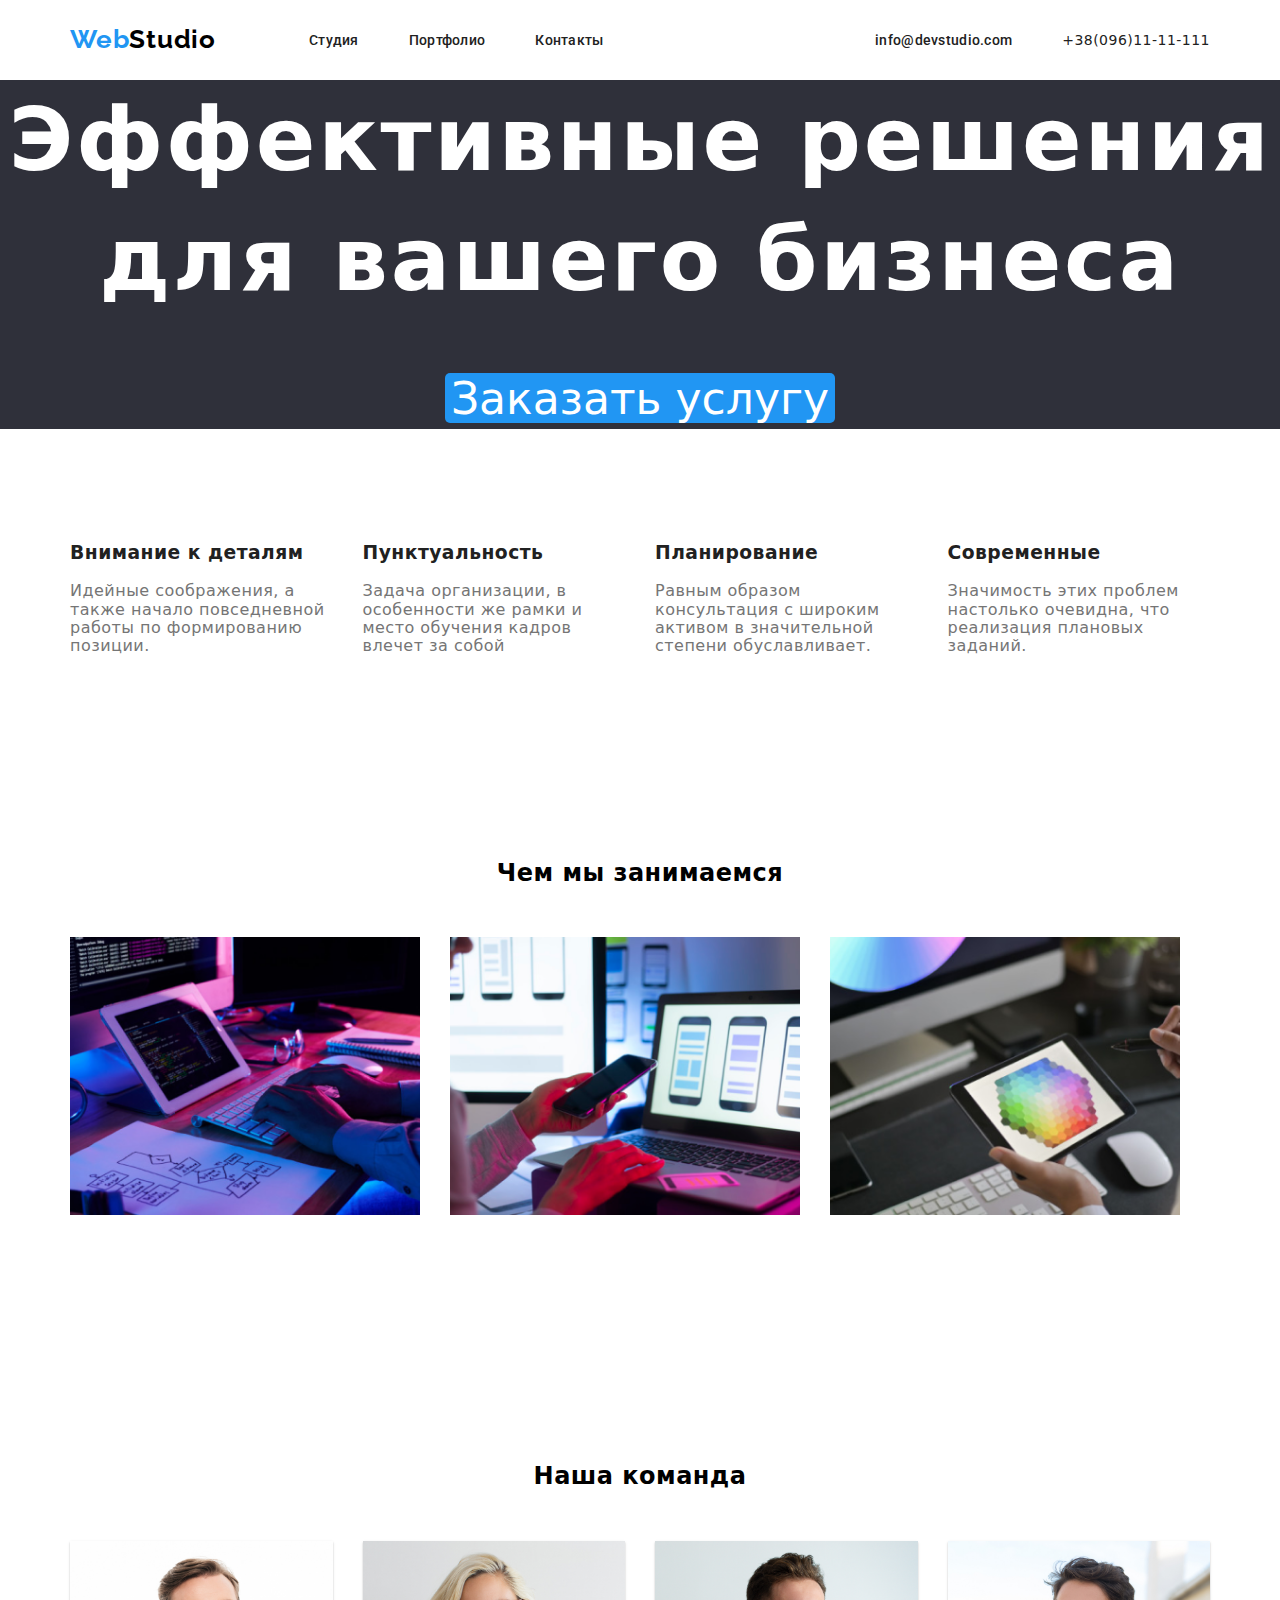
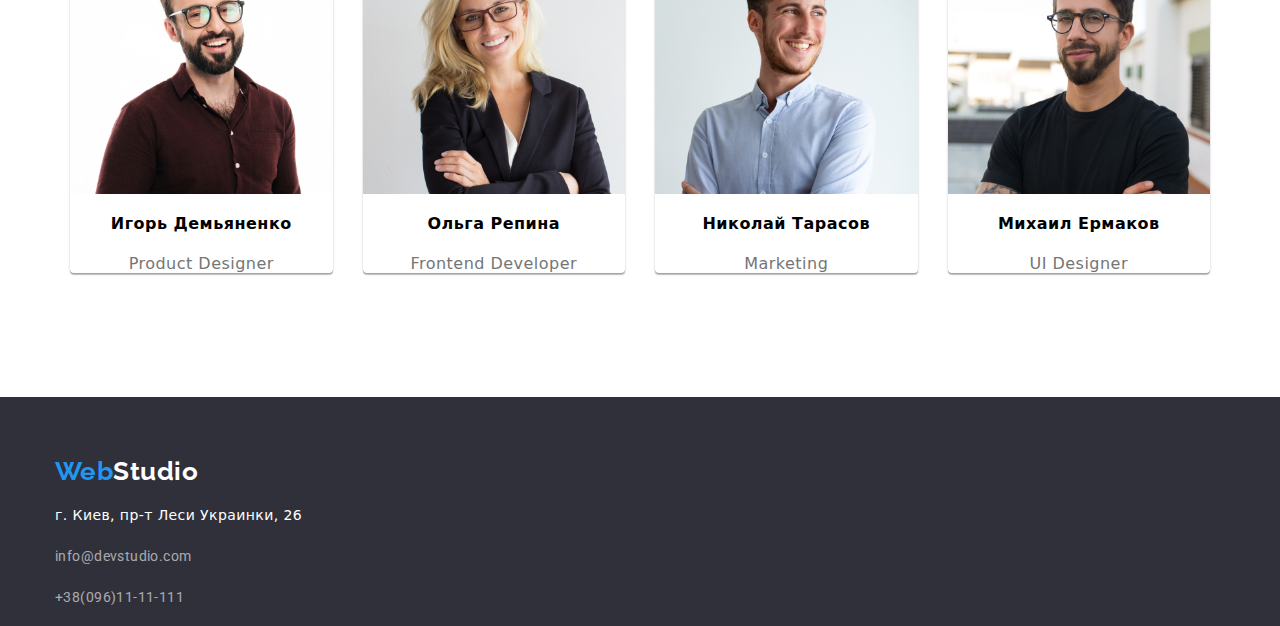
==== commit 13f440f1: "Add files via upload" ====
--- a/index.html
+++ b/index.html
@@ -4,7 +4,7 @@
     <meta charset="UTF-8">
     <meta name="viewport" content="width=WebStudio, initial-scale=1.0">
     <title>Document</title>
-    <link href="https://fonts.googleapis.com/css2?family=Raleway&family=Roboto&display=swap" rel="stylesheet">
+    <link href="https://fonts.googleapis.com/css2?family=Raleway:wght@400;700;900&family=Roboto:ital,wght@0,400;0,500;0,900;1,700&display=swap" rel="stylesheet" />
     <link rel="stylesheet" href="./css/style.css"/>
     <link rel="stylesheet" href="./normalize.css"/>
 </head>
@@ -19,12 +19,10 @@
           <li class="list-item"><a href=""class="meny-nav">Контакты</a></li>
         </ul>
     </nav>
-    <nav class="navigation-adres">
         <address class="adress-flax"> 
             <a href ="mailto:info@devstudio.com"class="meny-nav mail">info@devstudio.com</a><br>
             <a href="+38-096-111-11-11"class="meny-nav tell">+38(096)11-11-111</a>
         </address>
-    </nav>
     </div>
     </header>
     
@@ -37,37 +35,38 @@
     
 <main>
     <!-- особенности команды -->
-    <div class="conteiner">
-
-
+    
         <section class="conteiner-features">
+            <div class="conteiner">
     <ul class="features">
         <li class="features-list">
-            <h3>Внимание к деталям</h3>
-            <p>Идейные соображения, а также начало повседневной работы по формированию позиции.</p>
+            <h3 class="item-tittle">Внимание к деталям</h3>
+            <p class="item-text">Идейные соображения, а также начало повседневной работы по формированию позиции.</p>
         </li>
         
         <li class="features-list">
-            <h3>Пунктуальность</h3>
-            <p>Задача организации, в особенности же рамки и место обучения кадров влечет за собой</p>
+            <h3 class="item-tittle">Пунктуальность</h3>
+            <p class="item-text">Задача организации, в особенности же рамки и место обучения кадров влечет за собой</p>
         </li>
         
         <li class="features-list">
-            <h3>Планирование</h3>
-            <p>Равным образом консультация с широким активом в значительной степени обуславливает.</p>
+            <h3 class="item-tittle">Планирование</h3>
+            <p class="item-text">Равным образом консультация с широким активом в значительной степени обуславливает.</p>
     
         </li>
         <li class="features-list">
-            <h3>Современные</h3>
-            <p>Значимость этих проблем настолько очевидна, что реализация плановых заданий.</p>
+            <h3 class="item-tittle">Современные</h3>
+            <p class="item-text">Значимость этих проблем настолько очевидна, что реализация плановых заданий.</p>
         </li>   
     </ul>
+</div>
         </section>
 
     
     
         <!--What are we doing-->
         <section class="features-work">
+            <div class="conteiner">
     <h2 class="heading">Чем мы занимаемся</h2>
     <ul class="work-list">
         <li class="work-item">
@@ -81,10 +80,11 @@
         </li>
         
     </ul>
-    
+</div>
         </section>
         <!--our team-->
         <section class="section-team">
+            <div class="conteiner">
     <h2 class="heading">Наша команда</h2>
 <ul class="team">
     <li class="team-list">
@@ -113,20 +113,21 @@
     
 
 </ul>
+</div>
         </section>
-    </div>
+    
 </main>
 
 <footer class="fotter">
-
-    <a href=""class="logo-footer"><span class="fotter-logo">Web</span>Studio</a>
+    <div class="fotter-position">
+        <a href=""class="logo-footer"><span class="fotter-logo">Web</span>Studio</a>
     
     <address class="list">
-        <p class="fotter-adress">г. Киев, пр-т Леси Украинки, 26</p>
+        <span class="fotter-adress">г. Киев, пр-т Леси Украинки, 26</span><br>
         <a href="mailto:info@devstudio.com" class="fotter-nav">info@devstudio.com</a><br>
         <a href="+38-096-111-11-11" class="fotter-nav">+38(096)11-11-111</a>
     </address>
-
+    </div>
 </footer>
 </body>
 </html>--- a/css/style.css
+++ b/css/style.css
@@ -1,350 +1,472 @@
-.body{
-    font-family: 'Roboto', sans-serif;
-}
-
-*,
-*::before,
-*::after{
-    box-sizing: inherit;
-}
-a { 
-    text-decoration: none; /* Убираем подчеркивание у ссылок */
-   }
-/* WebStudio */
-
-.logo {
-    color: #000000;
-        text-decoration: none;
-        font-family: 'Raleway', sans-serif;
-        font-weight: bold;
-        font-size: 26px;
-        line-height: 1,2;
-        letter-spacing: 0.03em;
-        margin-right: 93px;
-    }
-.logo-header {
-        color: #2196F3;
-    }
-.logo-footer{
-        color: #FFFFFF;
-    }
-
-.header-container{
-    width: 1170px;
-    padding-left: 15px;
-    padding-right: 15px;
-}
-.meny-nav {
-    display: block;
-    margin-top: 32px;
-    margin-bottom: 32px;
-    font-size: 14px;
-    color: #212121; 
-}
-
-
-.meny-nav:hover,
-.meny-nav:active,
-.meny-nav:focus
-{
-    color: #2196F3;
-}
-
-.list{
-    list-style: none;
-}
-
-.list-flax {
-    display: flex;
-    padding: 0px;
-    margin: 0px;
-}
-
-.list-item:not(:last-child){
-    margin-right: 50px;
-}
-
-.adress-flax {
-    display: flex;
-    font-style:normal;
-    margin-left: auto;
-    align-items: flex-end;
-} 
-
-.adress-flax .mail{
-    margin-left: 331px;
-    margin-right: 50px;
-}
-
-.header-container{
-    display: flex;
-}
-
-.navigation{
-    display: flex;
-    align-items: center;
-    
-}
-
-
-/* Эффективные решения для вашего бизнеса */
-
-.site-header{
-    max-width: 100%;
-    font-size: 44px;
-    line-height: 1.36;
-    text-align: center;
-    letter-spacing: 0.06em;
-    background: #2F303A;
-    
-
-}
-.site-header h1{
-    color: #FFFFFF;
-    /* margin-top: 0px;
-    margin-bottom: 30px; */
-}
-.button{
-    color: #FFFFFF;
-    background: #2196F3;
-    padding right: 32px;
-    padding left: 32px;
-    border: 2px;
-    height: 50px; 
-    border-radius: 5px;
-    
-}
-.conteiner{
-    width: 1170px;
-    padding-left: 15px;
-    padding-right: 15px;
-    margin-right: auto;
-    margin-left: auto;
-}
-/* .conteiner-portfolio{
-    width: 1170px;
-    padding-left: 15px;
-    padding-right: 15px;
-} */
-.heading{
-    margin-top: 0px;
-    margin-bottom: 50px;
-    text-align: center;
-}
-
-
-/* Особенности команды */
-
-.conteiner-features{
-    /* margin-bottom: 94px; */
-    padding-top: 94px;
-    /* padding-bottom: 0; */
-    
-}
-
-.features{
-    display: flex;
-    margin-top: 0;
-    margin-right: -30px;
-    margin-bottom: -30px;
-    justify-content:space-between;
-    
-}
-
-
-.features-list{
-  padding: 30px;
-  width: calc((100% - 3 * 30px) / 4);
-  margin-right: 30px;
-  /* margin-bottom: 30px; */
-   /* Задаём ширину элементов  */
-  flex-basis: calc((100% -  3* 30px) / 4);
-  /* width: 270px; */
-  /* height: 101px; */
-  
-}   
-
-.features p {
-    color: #757575;
-}
-.features h3 {
-    color: #212121;;
-}
-
-
-/* Чем мы занимаемся */
-
-.features-work{
-    padding-top: 94px;
-    padding-bottom: 94px ;
-}
-
- .work-list{
-    display:flex ;
-    padding-left: 0px;
-    padding-top: 0px;
-    /* flex-wrap: wrap; */
-    margin-bottom: 30px;
- }
-
- .work-item{
-    margin-right: 30px;
-    margin-bottom: 30px;
-    flex-basis: calc((100% - 3 * 30px) / 3);
-    width: calc((100% - 30px * 2) / 3);
-}
-
-
-.work-item:nth-child(3n){
-    margin-right: 0px;
- }
-
- 
-/* Наша команда */
-
-.section-team{
-    padding-top: 94px;
-    padding-bottom: 94px ;
-    /* background-color: thistle ; */
-}
-.section-team h2 {
-    margin-bottom: 50px;
-    margin-top: 0px;
-}
-.team{
-    display: flex;
-    flex-wrap: wrap;
-    margin-top: 0px;
-}
-
-.team p {
-    color: #757575;
-    margin:0px;
-    position: inherit;
-}
-img{
-    display: block;
-    width: 100%;
-    height: auto;
-}
-    
-
-.team-list{
-    padding: 0px;
-    margin: 0px;
-    box-shadow: 0px 1px 3px rgba(0, 0, 0, 0.12), 0px 1px 1px rgba(0, 0, 0, 0.14), 0px 2px 1px rgba(0, 0, 0, 0.2);
-    border-radius: 0px 0px 4px 4px;
-    text-align: center;
-    width: calc((100% - 30px * 3) / 4);
-}
-
-.team-list:not(:last-child){
-    margin-right: 30px;
-    /* flex-basis: calc((100% - 3 * 30px) / 4); */
-    
-}
-.team-list:last-child{
-    margin-right: 0px;
-}
-
-/* .team-list:nth-last-child(-n + 5){
-    margin-bottom: 0px;
-} */
-
-
-/* Подвал */
-.fotter{
-    background: #2F303A;
-}
-
-.fotter-nav{
-    color: rgba(255, 255, 255, 0.6);
-}
-.fotter-adress{
-    color: #FFFFFF;
-}
-    
-
-/* Потрфолио */
-.logo-footer {
-    color:  #FFFFFF;
-    text-decoration: none;
-    font-family: 'Raleway', sans-serif;
-}
- .fotter-logo {
-    color: #2196F3;
- }
- /* Потрфолио */
- .conteiner-portfolio{
-    width: 1170px;
-    padding-left: 15px;
-    padding-right: 15px;
-    margin-top: 94px;
-    margin-bottom: 94px;
-    margin-left: 215px;
-}
-
-.team{
-    padding-left: 0px;
-    padding-top: 0px;
-    display:flex ;
-    flex-wrap: wrap;
-    /* margin-right: 30px; */
-    margin-bottom: 30px;
-    
-}
-.team-folio{
-    margin-right: 30px;
-    margin-bottom: 30px;
-    flex-basis: calc((100% - 3 * 30px) / 3);
-    width: calc((100% - 30px * 2) / 3);
-}
-.team-folio:nth-child(3n){
-    margin-right: 0px;
-}
-
-.team-folio:nth-last-child(-n + 4){
-    margin-bottom: 0px;
-} 
-
-.button-filter{
-    text-align: center;
-    margin-bottom: 34px;
-
-}
-/* Фильтр портфолио */
-.filter{
-    border: 2px;
-    color: #212121;
-    background: F5F4FA;
-    margin: 0px;
-    margin-right: 8px;  
-    height: 38px; 
-    border-radius: 5px;
-    padding-right: 20px;
-    padding-left: 20px;
- }
-.filter 2:last-child{
-    margin-right: 0px;
-}
-
- .filter:hover,
- .filter:focus{
-    color: #F5F4FA;
-    background-color: #2196F3;
-
-
- }
- 
- .portfolio h1{
-    color: #212121;
- }
- .portfolio p{
-    color: #757575;
- }
- li{
-    list-style-type: none;}
-
- .list{
-     font-style: normal;
- }
+
+
+body{
+    font-family: Roboto;
+    background-color: #FFFFFF;;
+    letter-spacing: 0.03em;
+}
+
+*,
+*::before,
+*::after{
+    box-sizing: inherit;
+}
+a { 
+    text-decoration: none; /* Убираем подчеркивание у ссылок */
+   }
+/* WebStudio */
+
+.logo {
+    color: #000000;
+        text-decoration: none;
+        font-family: 'Raleway', sans-serif;
+        font-weight: bold;
+        font-size: 26px;
+        line-height: 1,2;
+        letter-spacing: 0.03em;
+        margin-right: 93px;
+    }
+.logo-header {
+        color: #2196F3;
+    }
+.logo-footer{
+        color: #FFFFFF;
+    }
+
+.page-header{
+    width: 1170px;
+    padding-left: 15px;
+    padding-right: 15px;
+    margin-left: auto;
+    margin-right: auto;
+}
+.meny-nav {
+    display: block;
+    margin-top: 32px;
+    margin-bottom: 32px;
+    font-size: 14px;
+    color: #212121; 
+}
+
+
+.meny-nav:hover,
+.meny-nav:active,
+.meny-nav:focus
+{
+    color: #2196F3;
+}
+
+.list{
+    font-weight: 400;
+    font-style: normal;
+    color: rgba(255, 255, 255, 0.6);
+    letter-spacing: 0.03em;
+    margin-top: 20px;
+}
+
+.list-flax {
+    display: flex;
+    padding: 0px;
+    margin: 0px;
+    font-family: Roboto;
+    font-style: normal;
+    font-weight: 500;
+    font-size: 14px;
+    line-height: 16px;
+    letter-spacing: 0.02em;
+    color: #212121;
+}
+
+.list-item:not(:last-child){
+    margin-right: 50px;
+}
+
+.adress-flax {
+    color: #757575;
+    display: flex;
+    font-style:normal;
+    margin-left: auto;
+    align-items: flex-end;
+} 
+
+.adress-flax .mail{
+    text-decoration: none;
+    font-family: Roboto;
+    font-weight: 500;
+    font-size: 14px;
+    letter-spacing: 0.02em;
+    padding-right: 50px;
+}
+
+.header-container{
+    display: flex;
+}
+
+.navigation{
+    display: flex;
+    align-items: center;   
+}
+
+/* .navigation-adres{
+
+} */
+
+
+/* Эффективные решения для вашего бизнеса */
+
+.site-header{
+    max-width: 100%;
+    font-size: 44px;
+    line-height: 1.36;
+    text-align: center;
+    letter-spacing: 0.06em;
+    background: #2F303A;
+    
+
+}
+.site-header h1{
+    color: #FFFFFF;
+    /* margin-top: 0px;
+    margin-bottom: 30px; */
+}
+.button{
+    color: #FFFFFF;
+    background: #2196F3;
+    padding right: 32px;
+    padding left: 32px;
+    border: 2px;
+    height: 50px; 
+    border-radius: 5px;
+    
+}
+.conteiner{
+    width: 1170px;
+    padding-left: 15px;
+    padding-right: 15px;
+    margin-right: auto;
+    margin-left: auto;
+    /* margin-top: 94px; */
+}
+/* .conteiner-portfolio{
+    margin-top: 94px;
+    
+} */
+
+.heading{
+    margin-top: 0px;
+    margin-bottom: 50px;
+    text-align: center;
+}
+
+
+/* Особенности команды */
+
+.conteiner-features{
+    padding-top: 94px;
+    padding-bottom: 94px;
+    padding-right: 0px;
+    
+}
+
+.features{
+    display: flex;
+    flex-direction: row;
+    flex-wrap: wrap;
+    margin-top: 0px;
+    margin-bottom: 0px;
+    padding: 0px;   
+}
+.section .item-title {
+    color: var(--primary-text-color);
+    text-transform: uppercase;
+    font-size: 14px;}
+
+.conteiner-features.item-text{
+  font-weight: 400;
+  margin-top: 10px;
+  line-height: 1.71;
+  font-size: 14px;
+  letter-spacing: 0.03em;
+}
+
+/* h1,
+h2,
+h3,
+p {
+  margin: 0px;
+  padding: 0px;
+} */
+
+.features-list{
+  width: calc((100% - 3 * 30px) / 4);
+  margin-right: 30px;
+  flex-basis: calc((100% -  3* 30px) / 4);
+  list-style: none;
+  /* margin: 0px;
+  padding: 0px; */
+}   
+
+.features-list:nth-child(4n) {
+    margin-right: 0px;}
+
+
+
+
+.features p {
+    color: #757575;
+}
+.features h3 {
+    color: #212121;;
+}
+
+
+/* Чем мы занимаемся */
+
+.features-work{
+    padding-top: 94px;
+    padding-bottom: 94px ;
+}
+
+ .work-list{
+    display:flex ;
+    padding-left: 0px;
+    padding-top: 0px;
+    /* flex-wrap: wrap; */
+    margin-bottom: 30px;
+ }
+
+ .work-item{
+    margin-right: 30px;
+    margin-bottom: 30px;
+    flex-basis: calc((100% - 3 * 30px) / 3);
+    width: calc((100% - 30px * 2) / 3);
+}
+
+
+.work-item:nth-child(3n){
+    margin-right: 0px;
+ }
+
+ 
+/* Наша команда */
+
+.section-team{
+    padding-top: 94px;
+    padding-bottom: 94px ;
+    /* background-color: thistle ; */
+}
+.section-team h2 {
+    margin-bottom: 50px;
+    margin-top: 0px;
+}
+.team{
+    display: flex;
+    flex-wrap: wrap;
+    margin-top: 0px;}
+
+.team p {
+    color: #757575;
+    margin:0px;
+    position: inherit;
+}
+img{
+    display: block;
+    width: 100%;
+    height: auto;
+}
+    
+
+.team-list{
+    padding: 0px;
+    margin: 0px;
+    box-shadow: 0px 1px 3px rgba(0, 0, 0, 0.12), 0px 1px 1px rgba(0, 0, 0, 0.14), 0px 2px 1px rgba(0, 0, 0, 0.2);
+    border-radius: 0px 0px 4px 4px;
+    text-align: center;
+    width: calc((100% - 30px * 3) / 4);
+}
+
+.team-list:not(:last-child){
+    margin-right: 30px;
+    /* flex-basis: calc((100% - 3 * 30px) / 4); */
+    
+}
+.team-list:last-child{
+    margin-right: 0px;
+}
+
+/* .team-list:nth-last-child(-n + 5){
+    margin-bottom: 0px;
+} */
+
+/* Подвал */
+
+.fotter{
+    font-weight: 400;
+    font-style: normal;
+    font-size: 14px;
+    background-color: #2F303A;;
+    padding-top:  60px;
+    padding-bottom:  20px;
+}
+
+.fotter-position{ 
+    width: 1200px;
+    padding: 0px 15px 0 15px;
+    margin-top: 0px;
+    margin-bottom: 0px;
+    margin-right: auto;
+    margin-left: auto;
+}
+
+.logo-footer{
+    margin-top: 60px;
+    text-decoration: none;
+    font-family: Raleway, sans-serif;
+    font-weight: 700;
+    font-size: 26px;
+    inline-size: 1.2;
+
+}
+.fotter-nav{
+    color: rgba(255, 255, 255, 0.6);
+    /* margin-bottom: 9px; */
+    font-family: Roboto;
+    display: block;
+    text-decoration: none;
+    font-weight: 400;
+    font-size: 14px;
+    margin-top: 9px;
+}
+.fotter-adress{
+    color: #FFFFFF;
+    display: block;
+}
+
+.fotter-nav:hover,
+.fotter-nav:focus {
+  text-decoration: underline;}
+
+/* Потрфолио */
+.logo-footer {
+    color:  #FFFFFF;
+    text-decoration: none;
+    font-family: 'Raleway', sans-serif;
+}
+ .fotter-logo {
+    color: #2196F3;
+ }
+ /* Потрфолио */
+
+ .conteiner-portfolio{
+    width: 1170px;
+    padding-left: 15px;
+    padding-right: 15px;
+    margin-top: 94px;
+    margin-bottom: 94px;
+    margin-right: auto;
+    margin-left: auto;
+    text-align: center;
+}
+
+.team{
+    padding-left: 0px;
+    padding-top: 0px;
+    display:flex ;
+    flex-wrap: wrap;
+    /* margin-right: 30px; */
+    margin-bottom: 30px;  
+}
+
+.team-folio{
+    margin-right: 30px;
+    margin-bottom: 30px;
+    flex-basis: calc((100% - 3 * 30px) / 3);
+    width: calc((100% - 30px * 2) / 3);
+}
+
+.team-folio:nth-child(3n){
+    margin-right: 0px;
+}
+
+.team-folio:nth-last-child(-n + 4){
+    margin-bottom: 0px;
+} 
+
+.folio-card{
+    /* margin-top: 34px;
+    margin-bottom: 30px; */
+    background: #FFFFFF;
+    border: 1px solid #EEEEEE;
+    box-sizing: border-box;
+    text-align: left;
+}
+
+.tittle{
+    text-align: left;
+    color: #212121;
+    font-size: 18px;
+    line-height: 2;
+    letter-spacing: 0.06em;
+    font-family: Roboto;
+    font-style: normal;
+    font-weight: bold;
+    
+}
+
+.text{
+    margin-top: 4px;
+    color: #757575;
+    font-size: 16px;
+    line-height: 1.87;
+    letter-spacing: 0.03em;
+    font-family: Roboto;
+    font-style: normal;
+    font-weight: normal;
+}
+
+.button-filter{
+    text-align: center;
+    margin-bottom: 34px;
+}
+
+/* Фильтр портфолио */
+.filter{
+    padding: 6px 22px;
+    border-style: none;
+    background: #f5f4fa;
+    border-radius: 4px;
+    margin-right: 8px;
+    font-family: Roboto;
+    font-style: normal;
+    font-weight: 500;
+    font-size: 16px;
+    line-height: 1.6;
+ }
+
+.filter:last-child{
+    margin-right: 0px;
+}
+
+ .filter:hover,
+ .filter:focus{
+    color: #F5F4FA;
+    background-color: #2196F3;
+    padding: 6px 22px;
+    border-style: none;
+    box-shadow: 0px 3px 1px rgba(0, 0, 0, 0.1), 0px 1px 2px rgba(0, 0, 0, 0.08), 0px 2px 2px rgba(0, 0, 0, 0.12);
+    border-radius: 4px;
+ }
+ 
+ .portfolio h1{
+    color: #212121;
+ }
+
+ .portfolio p{
+    color: #757575;
+ }
+
+ li{
+    list-style-type: none;}
+
+ .list{
+     font-style: normal;}
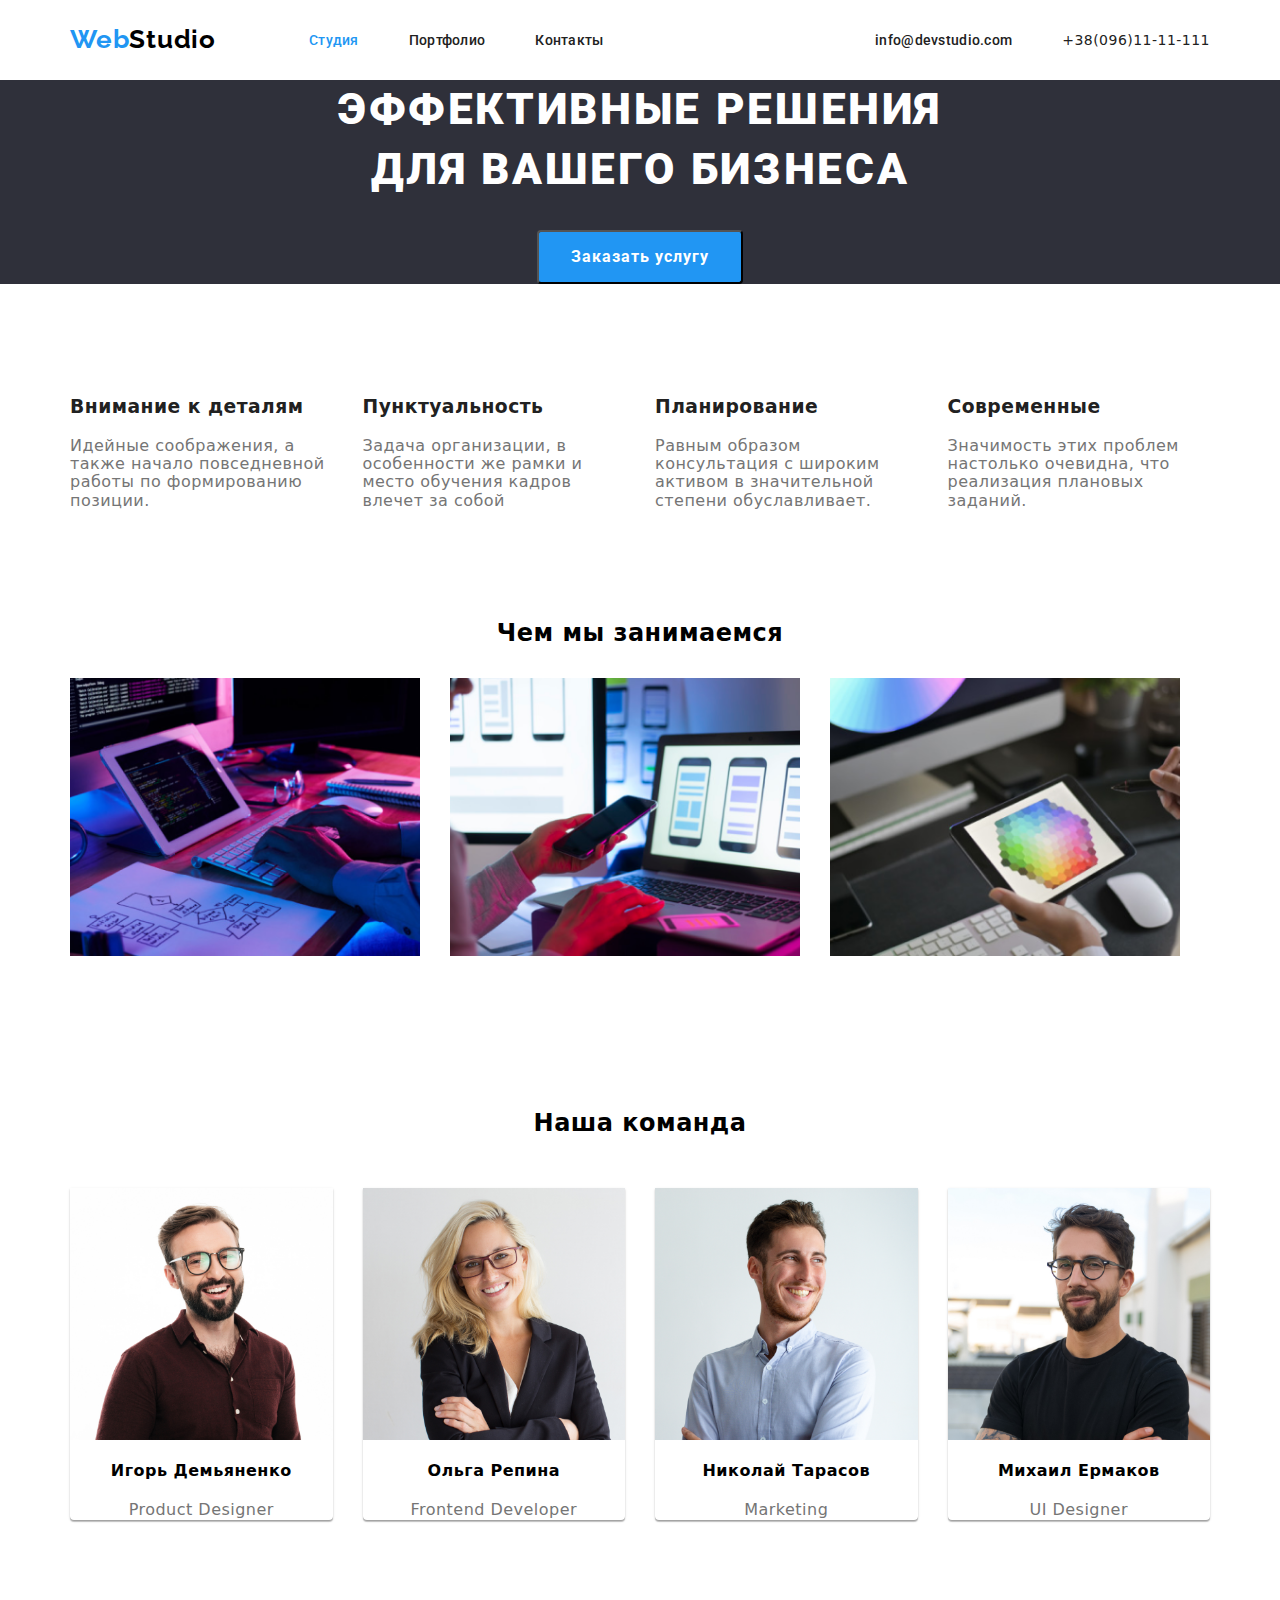
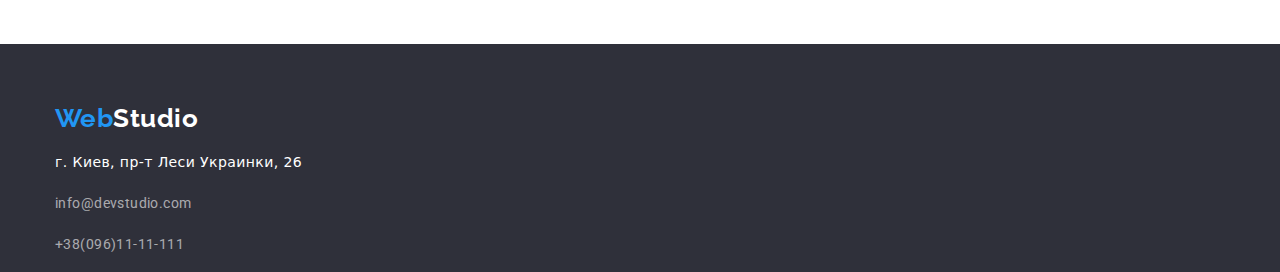
==== commit e77910e4: "Выравнивание отступов, кнопки, активной страницы" ====
--- a/index.html
+++ b/index.html
@@ -14,7 +14,7 @@
     <nav class="navigation">   
         <a href=""class="logo"><span class="logo-header">Web</span>Studio</a>
         <ul class="list-flax">
-          <li class="list-item"><a href=""class="meny-nav">Студия</a></li>
+          <li class="list-item"><a href=""class="meny-nav current">Студия</a></li>
           <li class="list-item"><a href="./portfolio.html"class="meny-nav">Портфолио</a></li>
           <li class="list-item"><a href=""class="meny-nav">Контакты</a></li>
         </ul>
@@ -61,9 +61,6 @@
     </ul>
 </div>
         </section>
-
-    
-    
         <!--What are we doing-->
         <section class="features-work">
             <div class="conteiner">
--- a/css/style.css
+++ b/css/style.css
@@ -1,472 +1,485 @@
-
-
-body{
-    font-family: Roboto;
-    background-color: #FFFFFF;;
-    letter-spacing: 0.03em;
-}
-
-*,
-*::before,
-*::after{
-    box-sizing: inherit;
-}
-a { 
-    text-decoration: none; /* Убираем подчеркивание у ссылок */
-   }
-/* WebStudio */
-
-.logo {
-    color: #000000;
-        text-decoration: none;
-        font-family: 'Raleway', sans-serif;
-        font-weight: bold;
-        font-size: 26px;
-        line-height: 1,2;
-        letter-spacing: 0.03em;
-        margin-right: 93px;
-    }
-.logo-header {
-        color: #2196F3;
-    }
-.logo-footer{
-        color: #FFFFFF;
-    }
-
-.page-header{
-    width: 1170px;
-    padding-left: 15px;
-    padding-right: 15px;
-    margin-left: auto;
-    margin-right: auto;
-}
-.meny-nav {
-    display: block;
-    margin-top: 32px;
-    margin-bottom: 32px;
-    font-size: 14px;
-    color: #212121; 
-}
-
-
-.meny-nav:hover,
-.meny-nav:active,
-.meny-nav:focus
-{
-    color: #2196F3;
-}
-
-.list{
-    font-weight: 400;
-    font-style: normal;
-    color: rgba(255, 255, 255, 0.6);
-    letter-spacing: 0.03em;
-    margin-top: 20px;
-}
-
-.list-flax {
-    display: flex;
-    padding: 0px;
-    margin: 0px;
-    font-family: Roboto;
-    font-style: normal;
-    font-weight: 500;
-    font-size: 14px;
-    line-height: 16px;
-    letter-spacing: 0.02em;
-    color: #212121;
-}
-
-.list-item:not(:last-child){
-    margin-right: 50px;
-}
-
-.adress-flax {
-    color: #757575;
-    display: flex;
-    font-style:normal;
-    margin-left: auto;
-    align-items: flex-end;
-} 
-
-.adress-flax .mail{
-    text-decoration: none;
-    font-family: Roboto;
-    font-weight: 500;
-    font-size: 14px;
-    letter-spacing: 0.02em;
-    padding-right: 50px;
-}
-
-.header-container{
-    display: flex;
-}
-
-.navigation{
-    display: flex;
-    align-items: center;   
-}
-
-/* .navigation-adres{
-
-} */
-
-
-/* Эффективные решения для вашего бизнеса */
-
-.site-header{
-    max-width: 100%;
-    font-size: 44px;
-    line-height: 1.36;
-    text-align: center;
-    letter-spacing: 0.06em;
-    background: #2F303A;
-    
-
-}
-.site-header h1{
-    color: #FFFFFF;
-    /* margin-top: 0px;
-    margin-bottom: 30px; */
-}
-.button{
-    color: #FFFFFF;
-    background: #2196F3;
-    padding right: 32px;
-    padding left: 32px;
-    border: 2px;
-    height: 50px; 
-    border-radius: 5px;
-    
-}
-.conteiner{
-    width: 1170px;
-    padding-left: 15px;
-    padding-right: 15px;
-    margin-right: auto;
-    margin-left: auto;
-    /* margin-top: 94px; */
-}
-/* .conteiner-portfolio{
-    margin-top: 94px;
-    
-} */
-
-.heading{
-    margin-top: 0px;
-    margin-bottom: 50px;
-    text-align: center;
-}
-
-
-/* Особенности команды */
-
-.conteiner-features{
-    padding-top: 94px;
-    padding-bottom: 94px;
-    padding-right: 0px;
-    
-}
-
-.features{
-    display: flex;
-    flex-direction: row;
-    flex-wrap: wrap;
-    margin-top: 0px;
-    margin-bottom: 0px;
-    padding: 0px;   
-}
-.section .item-title {
-    color: var(--primary-text-color);
-    text-transform: uppercase;
-    font-size: 14px;}
-
-.conteiner-features.item-text{
-  font-weight: 400;
-  margin-top: 10px;
-  line-height: 1.71;
-  font-size: 14px;
-  letter-spacing: 0.03em;
-}
-
-/* h1,
-h2,
-h3,
-p {
-  margin: 0px;
-  padding: 0px;
-} */
-
-.features-list{
-  width: calc((100% - 3 * 30px) / 4);
-  margin-right: 30px;
-  flex-basis: calc((100% -  3* 30px) / 4);
-  list-style: none;
-  /* margin: 0px;
-  padding: 0px; */
-}   
-
-.features-list:nth-child(4n) {
-    margin-right: 0px;}
-
-
-
-
-.features p {
-    color: #757575;
-}
-.features h3 {
-    color: #212121;;
-}
-
-
-/* Чем мы занимаемся */
-
-.features-work{
-    padding-top: 94px;
-    padding-bottom: 94px ;
-}
-
- .work-list{
-    display:flex ;
-    padding-left: 0px;
-    padding-top: 0px;
-    /* flex-wrap: wrap; */
-    margin-bottom: 30px;
- }
-
- .work-item{
-    margin-right: 30px;
-    margin-bottom: 30px;
-    flex-basis: calc((100% - 3 * 30px) / 3);
-    width: calc((100% - 30px * 2) / 3);
-}
-
-
-.work-item:nth-child(3n){
-    margin-right: 0px;
- }
-
- 
-/* Наша команда */
-
-.section-team{
-    padding-top: 94px;
-    padding-bottom: 94px ;
-    /* background-color: thistle ; */
-}
-.section-team h2 {
-    margin-bottom: 50px;
-    margin-top: 0px;
-}
-.team{
-    display: flex;
-    flex-wrap: wrap;
-    margin-top: 0px;}
-
-.team p {
-    color: #757575;
-    margin:0px;
-    position: inherit;
-}
-img{
-    display: block;
-    width: 100%;
-    height: auto;
-}
-    
-
-.team-list{
-    padding: 0px;
-    margin: 0px;
-    box-shadow: 0px 1px 3px rgba(0, 0, 0, 0.12), 0px 1px 1px rgba(0, 0, 0, 0.14), 0px 2px 1px rgba(0, 0, 0, 0.2);
-    border-radius: 0px 0px 4px 4px;
-    text-align: center;
-    width: calc((100% - 30px * 3) / 4);
-}
-
-.team-list:not(:last-child){
-    margin-right: 30px;
-    /* flex-basis: calc((100% - 3 * 30px) / 4); */
-    
-}
-.team-list:last-child{
-    margin-right: 0px;
-}
-
-/* .team-list:nth-last-child(-n + 5){
-    margin-bottom: 0px;
-} */
-
-/* Подвал */
-
-.fotter{
-    font-weight: 400;
-    font-style: normal;
-    font-size: 14px;
-    background-color: #2F303A;;
-    padding-top:  60px;
-    padding-bottom:  20px;
-}
-
-.fotter-position{ 
-    width: 1200px;
-    padding: 0px 15px 0 15px;
-    margin-top: 0px;
-    margin-bottom: 0px;
-    margin-right: auto;
-    margin-left: auto;
-}
-
-.logo-footer{
-    margin-top: 60px;
-    text-decoration: none;
-    font-family: Raleway, sans-serif;
-    font-weight: 700;
-    font-size: 26px;
-    inline-size: 1.2;
-
-}
-.fotter-nav{
-    color: rgba(255, 255, 255, 0.6);
-    /* margin-bottom: 9px; */
-    font-family: Roboto;
-    display: block;
-    text-decoration: none;
-    font-weight: 400;
-    font-size: 14px;
-    margin-top: 9px;
-}
-.fotter-adress{
-    color: #FFFFFF;
-    display: block;
-}
-
-.fotter-nav:hover,
-.fotter-nav:focus {
-  text-decoration: underline;}
-
-/* Потрфолио */
-.logo-footer {
-    color:  #FFFFFF;
-    text-decoration: none;
-    font-family: 'Raleway', sans-serif;
-}
- .fotter-logo {
-    color: #2196F3;
- }
- /* Потрфолио */
-
- .conteiner-portfolio{
-    width: 1170px;
-    padding-left: 15px;
-    padding-right: 15px;
-    margin-top: 94px;
-    margin-bottom: 94px;
-    margin-right: auto;
-    margin-left: auto;
-    text-align: center;
-}
-
-.team{
-    padding-left: 0px;
-    padding-top: 0px;
-    display:flex ;
-    flex-wrap: wrap;
-    /* margin-right: 30px; */
-    margin-bottom: 30px;  
-}
-
-.team-folio{
-    margin-right: 30px;
-    margin-bottom: 30px;
-    flex-basis: calc((100% - 3 * 30px) / 3);
-    width: calc((100% - 30px * 2) / 3);
-}
-
-.team-folio:nth-child(3n){
-    margin-right: 0px;
-}
-
-.team-folio:nth-last-child(-n + 4){
-    margin-bottom: 0px;
-} 
-
-.folio-card{
-    /* margin-top: 34px;
-    margin-bottom: 30px; */
-    background: #FFFFFF;
-    border: 1px solid #EEEEEE;
-    box-sizing: border-box;
-    text-align: left;
-}
-
-.tittle{
-    text-align: left;
-    color: #212121;
-    font-size: 18px;
-    line-height: 2;
-    letter-spacing: 0.06em;
-    font-family: Roboto;
-    font-style: normal;
-    font-weight: bold;
-    
-}
-
-.text{
-    margin-top: 4px;
-    color: #757575;
-    font-size: 16px;
-    line-height: 1.87;
-    letter-spacing: 0.03em;
-    font-family: Roboto;
-    font-style: normal;
-    font-weight: normal;
-}
-
-.button-filter{
-    text-align: center;
-    margin-bottom: 34px;
-}
-
-/* Фильтр портфолио */
-.filter{
-    padding: 6px 22px;
-    border-style: none;
-    background: #f5f4fa;
-    border-radius: 4px;
-    margin-right: 8px;
-    font-family: Roboto;
-    font-style: normal;
-    font-weight: 500;
-    font-size: 16px;
-    line-height: 1.6;
- }
-
-.filter:last-child{
-    margin-right: 0px;
-}
-
- .filter:hover,
- .filter:focus{
-    color: #F5F4FA;
-    background-color: #2196F3;
-    padding: 6px 22px;
-    border-style: none;
-    box-shadow: 0px 3px 1px rgba(0, 0, 0, 0.1), 0px 1px 2px rgba(0, 0, 0, 0.08), 0px 2px 2px rgba(0, 0, 0, 0.12);
-    border-radius: 4px;
- }
- 
- .portfolio h1{
-    color: #212121;
- }
-
- .portfolio p{
-    color: #757575;
- }
-
- li{
-    list-style-type: none;}
-
- .list{
-     font-style: normal;}
+
+
+body{
+    font-family: Roboto;
+    background-color: #FFFFFF;;
+    letter-spacing: 0.03em;
+}
+
+*,
+*::before,
+*::after{
+    box-sizing: inherit;
+}
+a { 
+    text-decoration: none; /* Убираем подчеркивание у ссылок */
+   }
+/* WebStudio */
+
+.logo {
+    color: #000000;
+        text-decoration: none;
+        font-family: 'Raleway', sans-serif;
+        font-weight: bold;
+        font-size: 26px;
+        line-height: 1,2;
+        letter-spacing: 0.03em;
+        margin-right: 93px;
+    }
+.logo-header {
+        color: #2196F3;
+    }
+.logo-footer{
+        color: #FFFFFF;
+    }
+
+.page-header{
+    width: 1170px;
+    padding-left: 15px;
+    padding-right: 15px;
+    margin-left: auto;
+    margin-right: auto;
+}
+.meny-nav {
+    display: block;
+    margin-top: 32px;
+    margin-bottom: 32px;
+    font-size: 14px;
+    color: #212121; 
+}
+
+
+.meny-nav:hover,
+.meny-nav:focus
+{
+    color: #2196F3;
+}
+.meny-nav.current{
+    color: #2196F3;
+}
+
+.list{
+    font-weight: 400;
+    font-style: normal;
+    color: rgba(255, 255, 255, 0.6);
+    letter-spacing: 0.03em;
+    margin-top: 20px;
+}
+
+.list-flax {
+    display: flex;
+    padding: 0px;
+    margin: 0px;
+    font-family: Roboto;
+    font-style: normal;
+    font-weight: 500;
+    font-size: 14px;
+    line-height: 16px;
+    letter-spacing: 0.02em;
+    color: #212121;
+}
+
+.list-item:not(:last-child){
+    margin-right: 50px;
+}
+
+.adress-flax {
+    color: #757575;
+    display: flex;
+    font-style:normal;
+    margin-left: auto;
+    align-items: flex-end;
+} 
+
+.adress-flax .mail{
+    text-decoration: none;
+    font-family: Roboto;
+    font-weight: 500;
+    font-size: 14px;
+    letter-spacing: 0.02em;
+    padding-right: 50px;
+}
+
+.header-container{
+    display: flex;
+}
+
+.navigation{
+    display: flex;
+    align-items: center;   
+}
+
+/* .navigation-adres{
+
+} */
+
+
+/* Эффективные решения для вашего бизнеса */
+
+.site-header{
+    max-width: 100%;
+    background: #2F303A;
+    /* margin-bottom: 94px; */
+    text-align: center;
+}
+
+
+.site-header h1{
+    color: #FFFFFF;
+    font-family: Roboto;
+    font-style: normal;
+    font-size: 44px;
+    line-height: 1.36;
+    text-align: center;
+    font-weight: 900;
+    letter-spacing: 0.06em;
+    text-transform: uppercase;
+}
+
+.button{
+    font-family: Roboto;
+    font-style: normal;
+    font-weight: bold;
+    display: inline-flex;
+    align-items: center;
+    padding: 10px 32px;
+    background-color: #2196F3;
+    color: #FFFFFF;
+    letter-spacing: 0.06em;
+    border-radius: 4px;
+    font-size: 16px;
+    line-height: 30px;
+}
+
+
+.conteiner{
+    width: 1170px;
+    padding-left: 15px;
+    padding-right: 15px;
+    margin-right: auto;
+    margin-left: auto;
+    /* margin-top: 94px; */
+}
+/* .conteiner-portfolio{
+    margin-top: 94px;
+    
+} */
+
+.heading{
+    margin-top: 0px;
+    margin-bottom: 30px;
+    text-align: center;
+}
+
+
+/* Особенности команды */
+
+.conteiner-features{
+    padding-top: 94px;
+    padding-bottom: 94px;
+    padding-right: 0px;
+    
+}
+
+.features{
+    display: flex;
+    flex-direction: row;
+    flex-wrap: wrap;
+    margin-top: 0px;
+    margin-bottom: 0px;
+    padding: 0px;   
+}
+.section .item-title {
+    color: var(--primary-text-color);
+    text-transform: uppercase;
+    font-size: 14px;}
+
+.conteiner-features.item-text{
+  font-weight: 400;
+  margin-top: 10px;
+  line-height: 1.71;
+  font-size: 14px;
+  letter-spacing: 0.03em;
+}
+
+/* h1,
+h2,
+h3,
+p {
+  margin: 0px;
+  padding: 0px;
+} */
+
+.features-list{
+  width: calc((100% - 3 * 30px) / 4);
+  margin-right: 30px;
+  flex-basis: calc((100% -  3* 30px) / 4);
+  list-style: none;
+  /* margin: 0px;
+  padding: 0px; */
+}   
+
+.features-list:nth-child(4n) {
+    margin-right: 0px;}
+
+
+
+
+.features p {
+    color: #757575;
+}
+.features h3 {
+    color: #212121;;
+}
+
+
+/* Чем мы занимаемся */
+
+.features-work{
+    /* padding-top: 94px; */
+    padding-bottom: 94px ;
+}
+
+ .work-list{
+    display:flex ;
+    padding-left: 0px;
+    padding-top: 0px;
+    /* flex-wrap: wrap; */
+    margin-bottom: 30px;
+ }
+
+ .work-item{
+    margin-right: 30px;
+    margin-bottom: 30px;
+    flex-basis: calc((100% - 3 * 30px) / 3);
+    width: calc((100% - 30px * 2) / 3);
+}
+
+
+.work-item:nth-child(3n){
+    margin-right: 0px;
+ }
+
+ 
+/* Наша команда */
+
+.section-team{
+    /* padding-top: 94px; */
+    padding-bottom: 94px ;
+    /* background-color: thistle ; */
+}
+.section-team h2 {
+    margin-bottom: 50px;
+    margin-top: 0px;
+}
+.team{
+    display: flex;
+    flex-wrap: wrap;
+    margin-top: 0px;}
+
+.team p {
+    color: #757575;
+    margin:0px;
+    position: inherit;
+}
+img{
+    display: block;
+    width: 100%;
+    height: auto;
+}
+    
+
+.team-list{
+    padding: 0px;
+    margin: 0px;
+    box-shadow: 0px 1px 3px rgba(0, 0, 0, 0.12), 0px 1px 1px rgba(0, 0, 0, 0.14), 0px 2px 1px rgba(0, 0, 0, 0.2);
+    border-radius: 0px 0px 4px 4px;
+    text-align: center;
+    width: calc((100% - 30px * 3) / 4);
+}
+
+.team-list:not(:last-child){
+    margin-right: 30px;
+    /* flex-basis: calc((100% - 3 * 30px) / 4); */
+    
+}
+.team-list:last-child{
+    margin-right: 0px;
+}
+
+/* .team-list:nth-last-child(-n + 5){
+    margin-bottom: 0px;
+} */
+
+/* Подвал */
+
+.fotter{
+    font-weight: 400;
+    font-style: normal;
+    font-size: 14px;
+    background-color: #2F303A;;
+    padding-top:  60px;
+    padding-bottom:  20px;
+}
+
+.fotter-position{ 
+    width: 1200px;
+    padding: 0px 15px 0 15px;
+    margin-top: 0px;
+    margin-bottom: 0px;
+    margin-right: auto;
+    margin-left: auto;
+}
+
+.logo-footer{
+    margin-top: 60px;
+    text-decoration: none;
+    font-family: Raleway, sans-serif;
+    font-weight: 700;
+    font-size: 26px;
+    inline-size: 1.2;
+
+}
+.fotter-nav{
+    color: rgba(255, 255, 255, 0.6);
+    /* margin-bottom: 9px; */
+    font-family: Roboto;
+    display: block;
+    text-decoration: none;
+    font-weight: 400;
+    font-size: 14px;
+    margin-top: 9px;
+}
+.fotter-adress{
+    color: #FFFFFF;
+    display: block;
+}
+
+.fotter-nav:hover,
+.fotter-nav:focus {
+  text-decoration: underline;}
+
+/* Потрфолио */
+.logo-footer {
+    color:  #FFFFFF;
+    text-decoration: none;
+    font-family: 'Raleway', sans-serif;
+}
+ .fotter-logo {
+    color: #2196F3;
+ }
+ /* Потрфолио */
+
+ .conteiner-portfolio{
+    width: 1170px;
+    padding-left: 15px;
+    padding-right: 15px;
+    margin-top: 94px;
+    margin-bottom: 94px;
+    margin-right: auto;
+    margin-left: auto;
+    text-align: center;
+}
+
+.team{
+    padding-left: 0px;
+    padding-top: 0px;
+    display:flex ;
+    flex-wrap: wrap;
+    /* margin-right: 30px; */
+    margin-bottom: 30px;  
+}
+
+.team-folio{
+    margin-right: 30px;
+    margin-bottom: 30px;
+    flex-basis: calc((100% - 3 * 30px) / 3);
+    width: calc((100% - 30px * 2) / 3);
+}
+
+.team-folio:nth-child(3n){
+    margin-right: 0px;
+}
+
+.team-folio:nth-last-child(-n + 4){
+    margin-bottom: 0px;
+} 
+
+.folio-card{
+    /* margin-top: 34px;
+    margin-bottom: 30px; */
+    background: #FFFFFF;
+    border: 1px solid #EEEEEE;
+    box-sizing: border-box;
+    text-align: left;
+}
+
+.tittle{
+    text-align: left;
+    color: #212121;
+    font-size: 18px;
+    line-height: 2;
+    letter-spacing: 0.06em;
+    font-family: Roboto;
+    font-style: normal;
+    font-weight: bold;
+    
+}
+
+.text{
+    margin-top: 4px;
+    color: #757575;
+    font-size: 16px;
+    line-height: 1.87;
+    letter-spacing: 0.03em;
+    font-family: Roboto;
+    font-style: normal;
+    font-weight: normal;
+}
+
+.button-filter{
+    text-align: center;
+    margin-bottom: 34px;
+}
+
+/* Фильтр портфолио */
+.filter{
+    padding: 6px 22px;
+    border-style: none;
+    background: #f5f4fa;
+    border-radius: 4px;
+    margin-right: 8px;
+    font-family: Roboto;
+    font-style: normal;
+    font-weight: 500;
+    font-size: 16px;
+    line-height: 1.6;
+ }
+
+.filter:last-child{
+    margin-right: 0px;
+}
+
+ .filter:hover,
+ .filter:focus{
+    color: #F5F4FA;
+    background-color: #2196F3;
+    padding: 6px 22px;
+    border-style: none;
+    box-shadow: 0px 3px 1px rgba(0, 0, 0, 0.1), 0px 1px 2px rgba(0, 0, 0, 0.08), 0px 2px 2px rgba(0, 0, 0, 0.12);
+    border-radius: 4px;
+ }
+ 
+ .portfolio h1{
+    color: #212121;
+ }
+
+ .portfolio p{
+    color: #757575;
+ }
+
+ li{
+    list-style-type: none;}
+
+ .list{
+     font-style: normal;}
